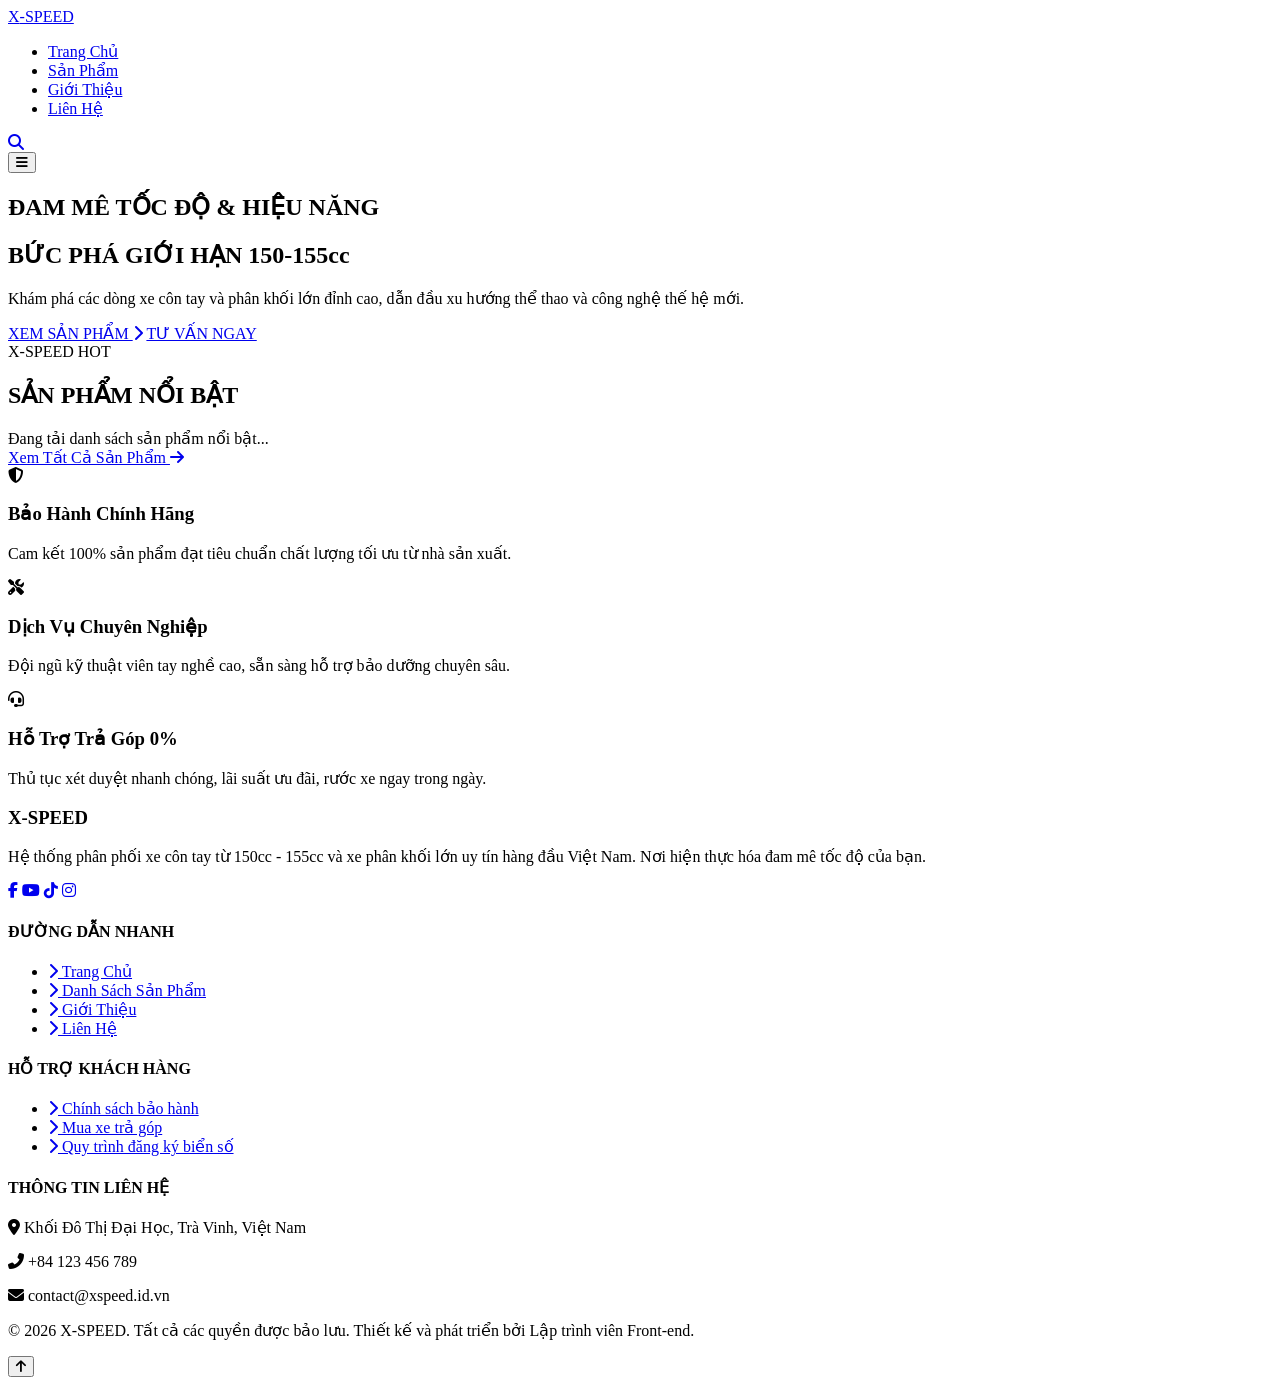
==== index.html @ 95d87d96 "update" ====
<!DOCTYPE html>
<html lang="vi">
<head>
    <meta charset="UTF-8">
    <meta name="viewport" content="width=device-width, initial-scale=1.0">
    <title>X-Speed | Thế Giới Xe Côn Tay & Phân Khối Lớn</title>
    <link rel="preconnect" href="https://fonts.googleapis.com">
    <link rel="preconnect" href="https://fonts.gstatic.com" crossorigin>
    <link href="https://fonts.googleapis.com/css2?family=Montserrat:wght@400;600;700;800&family=Roboto:wght@400;500&display=swap" rel="stylesheet">
    <link rel="stylesheet" href="https://cdnjs.cloudflare.com/ajax/libs/font-awesome/6.4.0/css/all.min.css">
    <link rel="stylesheet" href="../final-test-web-design-nguyenkieuquoctam/css/style.css">
</head>
<body>

    <header class="main-header">
        <div class="header-container">
            <a href="index.html" class="logo">
                <span class="text-red">X</span>-SPEED
            </a>
            
            <nav class="main-nav">
                <ul class="nav-links">
                    <li><a href="index.html" class="active">Trang Chủ</a></li>
                    <li><a href="../final-test-web-design-nguyenkieuquoctam/html/chi-tiet.html">Sản Phẩm</a></li>
                    <li><a href="../final-test-web-design-nguyenkieuquoctam/html/gioi-thieu.html">Giới Thiệu</a></li>
                    <li><a href="../final-test-web-design-nguyenkieuquoctam/html/lien-he.html">Liên Hệ</a></li>
                </ul>
            </nav>

            <div class="header-actions">
                <div class="search-box-trigger">
                    <a href="../final-test-web-design-nguyenkieuquoctam/html/gioi-thieu.html"><i class="fas fa-search"></i></a>
                </div>
                <button class="mobile-menu-toggle" aria-label="Toggle Menu">
                    <i class="fas fa-bars"></i>
                </button>
            </div>
        </div>
    </header>

    <section class="hero-banner">
        <div class="hero-overlay"></div>
        <div class="hero-content">
            <h2 class="hero-subtitle">ĐAM MÊ TỐC ĐỘ & HIỆU NĂNG</h2>
            <h1 class="hero-title">BỨC PHÁ GIỚI HẠN <span class="text-red">150-155cc</span></h1>
            <p class="hero-desc">Khám phá các dòng xe côn tay và phân khối lớn đỉnh cao, dẫn đầu xu hướng thể thao và công nghệ thế hệ mới.</p>
            <div class="hero-buttons">
                <a href="assets/html/san-pham.html" class="btn btn-primary">XEM SẢN PHẨM <i class="fas fa-chevron-right"></i></a>
                <a href="assets/html/lien-he.html" class="btn btn-outline">TƯ VẤN NGAY</a>
            </div>
        </div>
    </section>

    <section class="featured-products container">
        <div class="section-header">
            <span class="sub-title">X-SPEED HOT</span>
            <h2 class="main-title">SẢN PHẨM NỔI BẬT</h2>
            <div class="title-line"></div>
        </div>

        <div class="product-grid" id="featured-products-grid">
            <div class="loading-placeholder">Đang tải danh sách sản phẩm nổi bật...</div>
        </div>

        <div class="text-center view-more-container">
            <a href="assets/html/san-pham.html" class="btn btn-outline">Xem Tất Cả Sản Phẩm <i class="fas fa-arrow-right"></i></a>
        </div>
    </section>

    <section class="benefits-section">
        <div class="container benefits-grid">
            <div class="benefit-item">
                <div class="benefit-icon"><i class="fas fa-shield-alt"></i></div>
                <h3>Bảo Hành Chính Hãng</h3>
                <p>Cam kết 100% sản phẩm đạt tiêu chuẩn chất lượng tối ưu từ nhà sản xuất.</p>
            </div>
            <div class="benefit-item">
                <div class="benefit-icon"><i class="fas fa-tools"></i></div>
                <h3>Dịch Vụ Chuyên Nghiệp</h3>
                <p>Đội ngũ kỹ thuật viên tay nghề cao, sẵn sàng hỗ trợ bảo dưỡng chuyên sâu.</p>
            </div>
            <div class="benefit-item">
                <div class="benefit-icon"><i class="fas fa-headset"></i></div>
                <h3>Hỗ Trợ Trả Góp 0%</h3>
                <p>Thủ tục xét duyệt nhanh chóng, lãi suất ưu đãi, rước xe ngay trong ngày.</p>
            </div>
        </div>
    </section>

    <footer class="main-footer">
        <div class="container footer-grid">
            <div class="footer-col footer-brand">
                <h3 class="footer-logo"><span class="text-red">X</span>-SPEED</h3>
                <p>Hệ thống phân phối xe côn tay từ 150cc - 155cc và xe phân khối lớn uy tín hàng đầu Việt Nam. Nơi hiện thực hóa đam mê tốc độ của bạn.</p>
                <div class="social-links">
                    <a href="#"><i class="fab fa-facebook-f"></i></a>
                    <a href="#"><i class="fab fa-youtube"></i></a>
                    <a href="#"><i class="fab fa-tiktok"></i></a>
                    <a href="#"><i class="fab fa-instagram"></i></a>
                </div>
            </div>
            <div class="footer-col">
                <h4>ĐƯỜNG DẪN NHANH</h4>
                <ul class="footer-links">
                    <li><a href="index.html"><i class="fas fa-chevron-right"></i> Trang Chủ</a></li>
                    <li><a href="assets/html/san-pham.html"><i class="fas fa-chevron-right"></i> Danh Sách Sản Phẩm</a></li>
                    <li><a href="assets/html/gioi-thieu.html"><i class="fas fa-chevron-right"></i> Giới Thiệu</a></li>
                    <li><a href="assets/html/lien-he.html"><i class="fas fa-chevron-right"></i> Liên Hệ</a></li>
                </ul>
            </div>
            <div class="footer-col">
                <h4>HỖ TRỢ KHÁCH HÀNG</h4>
                <ul class="footer-links">
                    <li><a href="#"><i class="fas fa-chevron-right"></i> Chính sách bảo hành</a></li>
                    <li><a href="#"><i class="fas fa-chevron-right"></i> Mua xe trả góp</a></li>
                    <li><a href="#"><i class="fas fa-chevron-right"></i> Quy trình đăng ký biển số</a></li>
                </ul>
            </div>
            <div class="footer-col footer-contact">
                <h4>THÔNG TIN LIÊN HỆ</h4>
                <p><i class="fas fa-map-marker-alt"></i> Khối Đô Thị Đại Học, Trà Vinh, Việt Nam</p>
                <p><i class="fas fa-phone-alt"></i> +84 123 456 789</p>
                <p><i class="fas fa-envelope"></i> contact@xspeed.id.vn</p>
            </div>
        </div>
        <div class="footer-bottom">
            <p>&copy; 2026 X-SPEED. Tất cả các quyền được bảo lưu. Thiết kế và phát triển bởi Lập trình viên Front-end.</p>
        </div>
    </footer>

    <button id="backToTop" class="back-to-top" aria-label="Back to Top">
        <i class="fas fa-arrow-up"></i>
    </button>

    <script src="assets/js/script.js"></script>
</body>
</html>
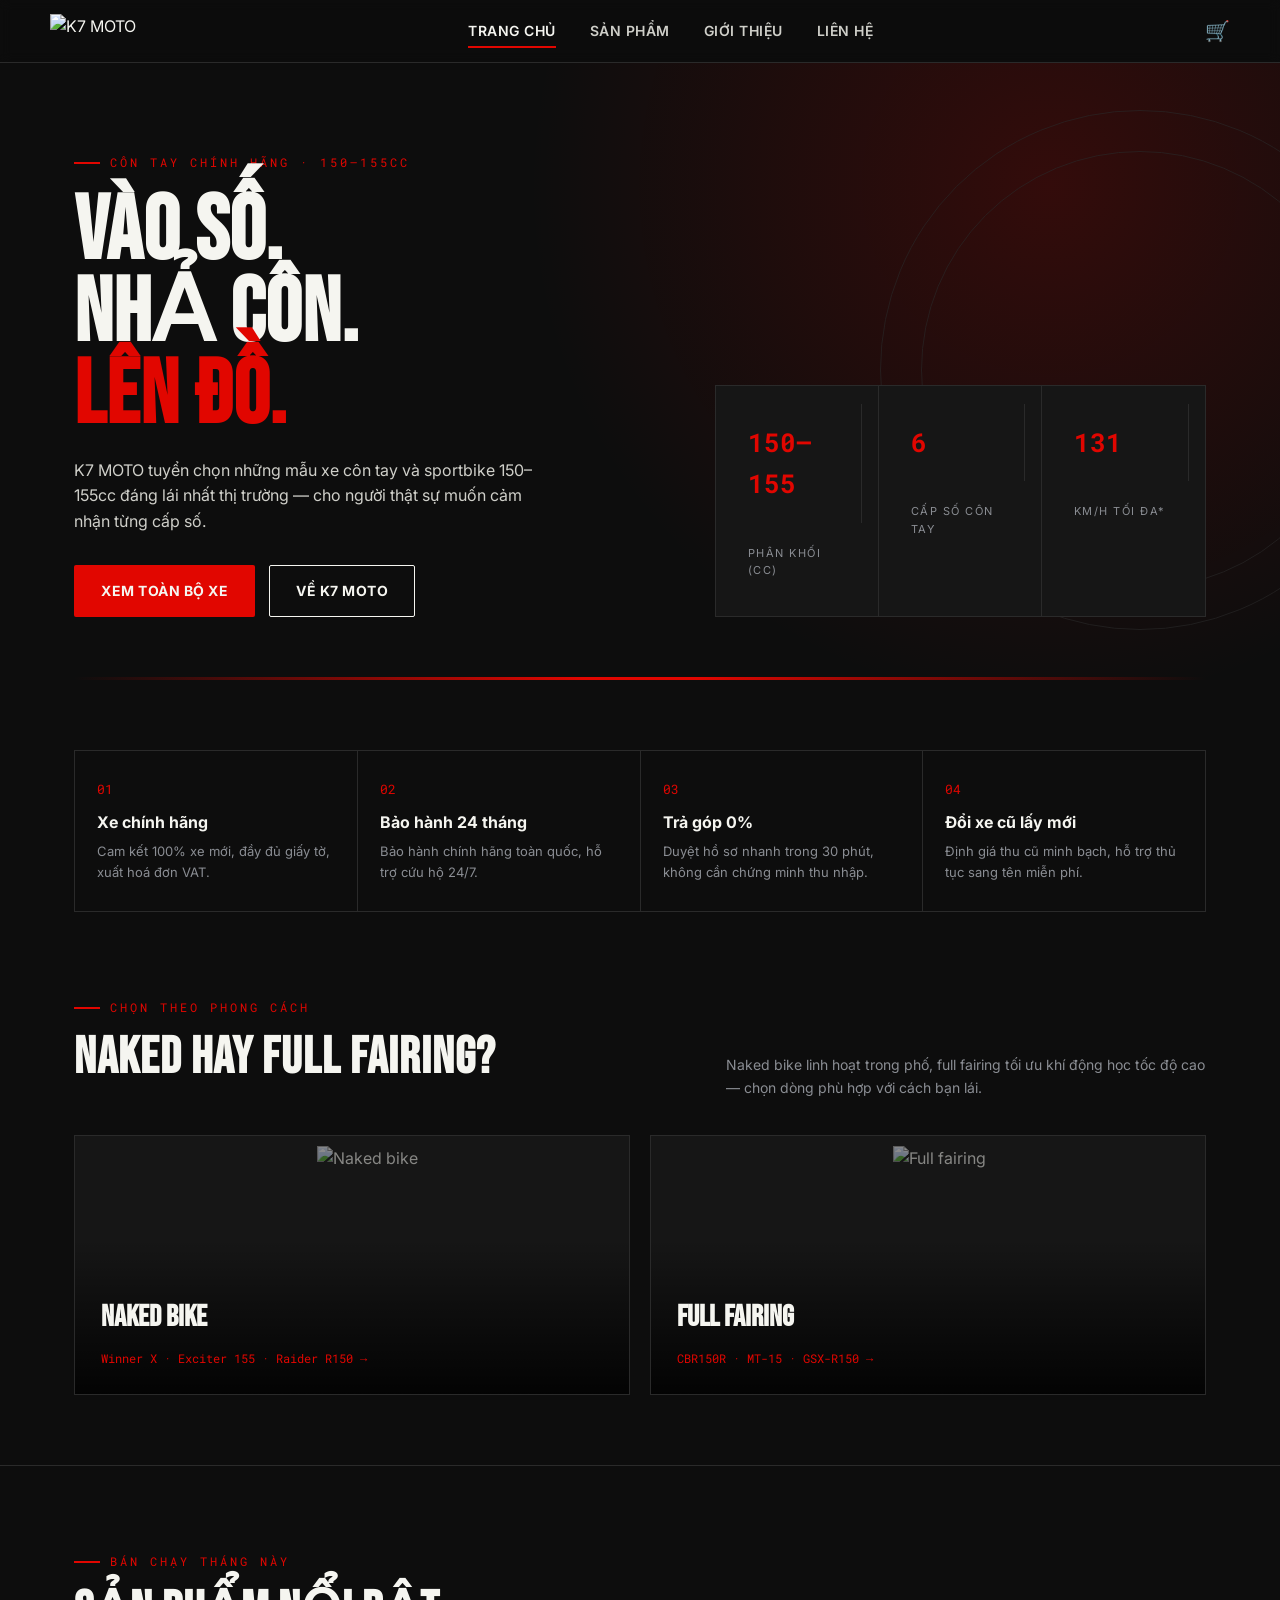
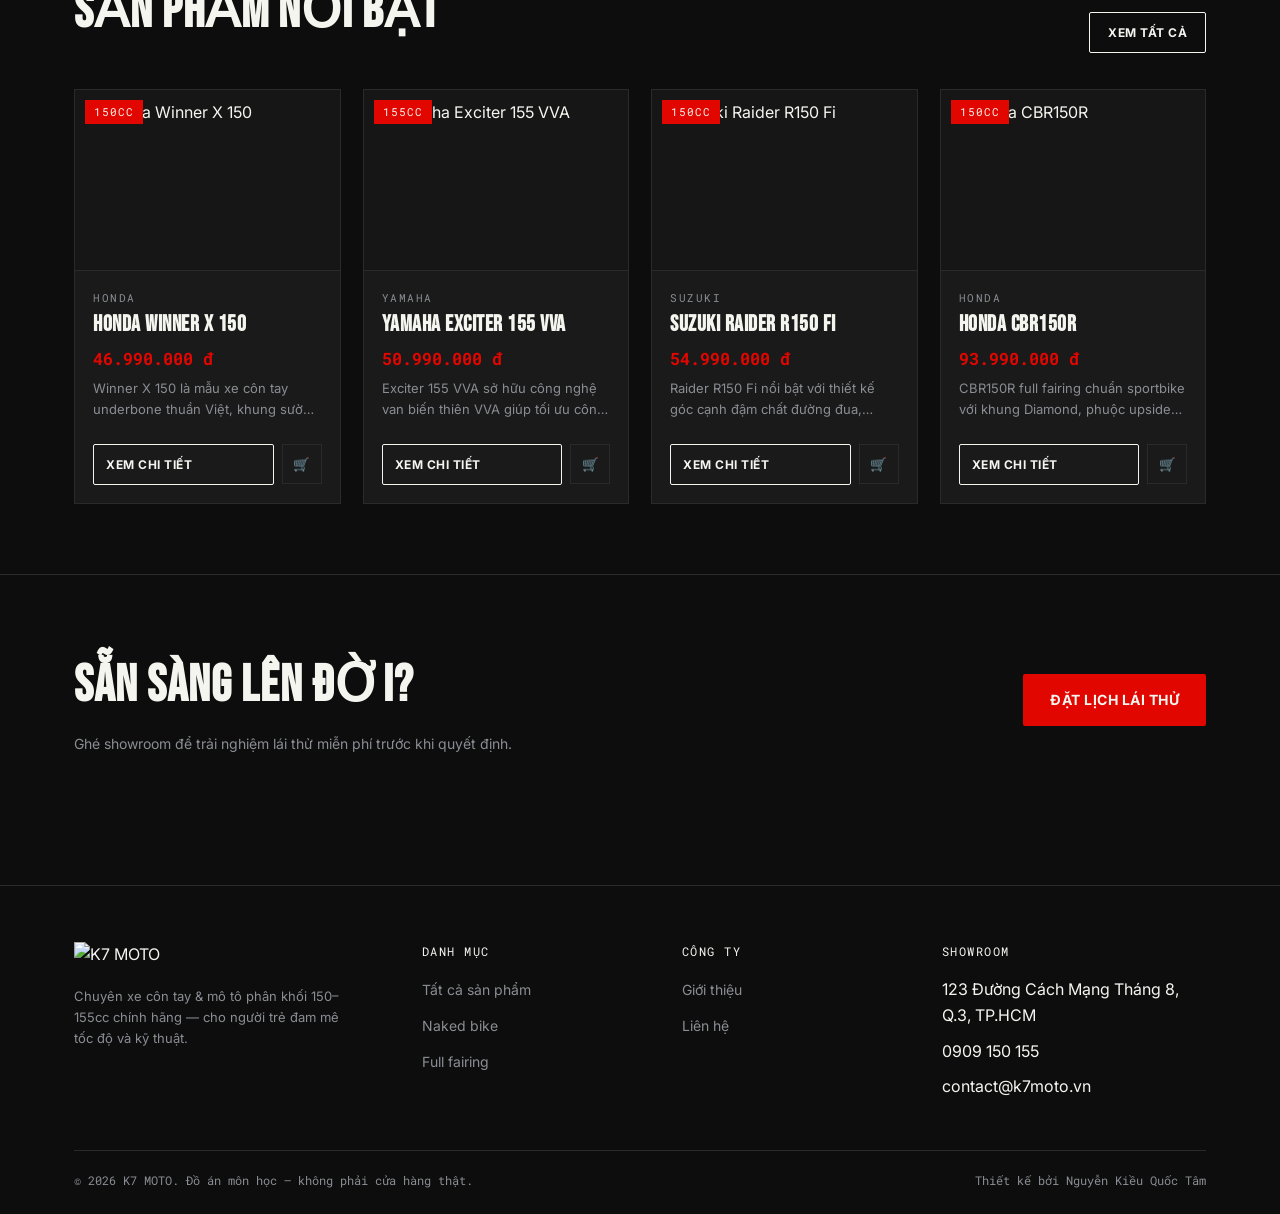
==== commit 044daed9: "up" ====
--- a/index.html
+++ b/index.html
@@ -1,137 +1,172 @@
 <!DOCTYPE html>
 <html lang="vi">
 <head>
-    <meta charset="UTF-8">
-    <meta name="viewport" content="width=device-width, initial-scale=1.0">
-    <title>X-Speed | Thế Giới Xe Côn Tay & Phân Khối Lớn</title>
-    <link rel="preconnect" href="https://fonts.googleapis.com">
-    <link rel="preconnect" href="https://fonts.gstatic.com" crossorigin>
-    <link href="https://fonts.googleapis.com/css2?family=Montserrat:wght@400;600;700;800&family=Roboto:wght@400;500&display=swap" rel="stylesheet">
-    <link rel="stylesheet" href="https://cdnjs.cloudflare.com/ajax/libs/font-awesome/6.4.0/css/all.min.css">
-    <link rel="stylesheet" href="../final-test-web-design-nguyenkieuquoctam/css/style.css">
+  <meta charset="UTF-8">
+  <meta name="viewport" content="width=device-width, initial-scale=1.0">
+  <title>K7 MOTO — Xe côn tay & phân khối lớn 150-155cc</title>
+  <meta name="description" content="K7 MOTO chuyên xe côn tay và mô tô phân khối 150-155cc: Winner X, Exciter 155, Raider R150, CBR150R, MT-15, GSX-R150.">
+  <link rel="icon" href="img/logo.svg" type="image/svg+xml">
+  <link rel="stylesheet" href="css/style.css">
 </head>
 <body>
 
-    <header class="main-header">
-        <div class="header-container">
-            <a href="index.html" class="logo">
-                <span class="text-red">X</span>-SPEED
-            </a>
-            
-            <nav class="main-nav">
-                <ul class="nav-links">
-                    <li><a href="index.html" class="active">Trang Chủ</a></li>
-                    <li><a href="../final-test-web-design-nguyenkieuquoctam/html/chi-tiet.html">Sản Phẩm</a></li>
-                    <li><a href="../final-test-web-design-nguyenkieuquoctam/html/gioi-thieu.html">Giới Thiệu</a></li>
-                    <li><a href="../final-test-web-design-nguyenkieuquoctam/html/lien-he.html">Liên Hệ</a></li>
-                </ul>
-            </nav>
+  <!-- ============ HEADER ============ -->
+  <header class="site-header">
+    <div class="wrap nav">
+      <a href="index.html" class="nav-logo"><img src="img/logo.svg" alt="K7 MOTO"></a>
+      <nav class="nav-links">
+        <a href="index.html" class="active">Trang chủ</a>
+        <a href="html/san-pham.html">Sản phẩm</a>
+        <a href="html/gioi-thieu.html">Giới thiệu</a>
+        <a href="html/lien-he.html">Liên hệ</a>
+      </nav>
+      <div class="nav-actions">
+        <a href="html/san-pham.html" class="nav-cart" title="Giỏ hàng">🛒<span class="cart-count">0</span></a>
+        <button class="nav-toggle" aria-label="Mở menu"><span></span><span></span><span></span></button>
+      </div>
+    </div>
+  </header>
 
-            <div class="header-actions">
-                <div class="search-box-trigger">
-                    <a href="../final-test-web-design-nguyenkieuquoctam/html/gioi-thieu.html"><i class="fas fa-search"></i></a>
-                </div>
-                <button class="mobile-menu-toggle" aria-label="Toggle Menu">
-                    <i class="fas fa-bars"></i>
-                </button>
-            </div>
+  <!-- ============ HERO ============ -->
+  <section class="hero">
+    <div class="hero-dial"></div>
+    <div class="wrap hero-inner">
+      <div>
+        <p class="eyebrow">Côn tay chính hãng · 150–155cc</p>
+        <h1 class="hero-title">VÀO SỐ.<br>NHẢ CÔN.<br><span class="accent">LÊN ĐỒ.</span></h1>
+        <p class="hero-desc">K7 MOTO tuyển chọn những mẫu xe côn tay và sportbike 150–155cc đáng lái nhất thị trường — cho người thật sự muốn cảm nhận từng cấp số.</p>
+        <div class="hero-cta">
+          <a href="html/san-pham.html" class="btn btn-primary">Xem toàn bộ xe</a>
+          <a href="html/gioi-thieu.html" class="btn btn-outline">Về K7 MOTO</a>
         </div>
-    </header>
+      </div>
+      <div class="spec-strip">
+        <div><div class="spec-value">150–155</div><div class="spec-label">Phân khối (cc)</div></div>
+        <div><div class="spec-value">6</div><div class="spec-label">Cấp số côn tay</div></div>
+        <div><div class="spec-value">131</div><div class="spec-label">Km/h tối đa*</div></div>
+      </div>
+    </div>
+  </section>
 
-    <section class="hero-banner">
-        <div class="hero-overlay"></div>
-        <div class="hero-content">
-            <h2 class="hero-subtitle">ĐAM MÊ TỐC ĐỘ & HIỆU NĂNG</h2>
-            <h1 class="hero-title">BỨC PHÁ GIỚI HẠN <span class="text-red">150-155cc</span></h1>
-            <p class="hero-desc">Khám phá các dòng xe côn tay và phân khối lớn đỉnh cao, dẫn đầu xu hướng thể thao và công nghệ thế hệ mới.</p>
-            <div class="hero-buttons">
-                <a href="assets/html/san-pham.html" class="btn btn-primary">XEM SẢN PHẨM <i class="fas fa-chevron-right"></i></a>
-                <a href="assets/html/lien-he.html" class="btn btn-outline">TƯ VẤN NGAY</a>
-            </div>
+  <div class="wrap"><div class="redline"></div></div>
+
+  <!-- ============ USP ============ -->
+  <section class="section" style="padding-bottom:0;">
+    <div class="wrap">
+      <div class="usp-grid">
+        <div class="usp-item">
+          <div class="usp-num">01</div>
+          <div class="usp-title">Xe chính hãng</div>
+          <div class="usp-text">Cam kết 100% xe mới, đầy đủ giấy tờ, xuất hoá đơn VAT.</div>
         </div>
-    </section>
+        <div class="usp-item">
+          <div class="usp-num">02</div>
+          <div class="usp-title">Bảo hành 24 tháng</div>
+          <div class="usp-text">Bảo hành chính hãng toàn quốc, hỗ trợ cứu hộ 24/7.</div>
+        </div>
+        <div class="usp-item">
+          <div class="usp-num">03</div>
+          <div class="usp-title">Trả góp 0%</div>
+          <div class="usp-text">Duyệt hồ sơ nhanh trong 30 phút, không cần chứng minh thu nhập.</div>
+        </div>
+        <div class="usp-item">
+          <div class="usp-num">04</div>
+          <div class="usp-title">Đổi xe cũ lấy mới</div>
+          <div class="usp-text">Định giá thu cũ minh bạch, hỗ trợ thủ tục sang tên miễn phí.</div>
+        </div>
+      </div>
+    </div>
+  </section>
 
-    <section class="featured-products container">
-        <div class="section-header">
-            <span class="sub-title">X-SPEED HOT</span>
-            <h2 class="main-title">SẢN PHẨM NỔI BẬT</h2>
-            <div class="title-line"></div>
+  <!-- ============ DANH MỤC ============ -->
+  <section class="section">
+    <div class="wrap">
+      <div class="section-head">
+        <div>
+          <p class="eyebrow">Chọn theo phong cách</p>
+          <h2 class="section-title">Naked hay Full Fairing?</h2>
         </div>
+        <p class="section-sub">Naked bike linh hoạt trong phố, full fairing tối ưu khí động học tốc độ cao — chọn dòng phù hợp với cách bạn lái.</p>
+      </div>
+      <div class="cat-grid">
+        <a href="html/san-pham.html?loai=naked" class="cat-card">
+          <img src="img/thesis/exciter-155-vva.svg" alt="Naked bike">
+          <h3 class="cat-title">Naked Bike</h3>
+          <span class="cat-link">Winner X · Exciter 155 · Raider R150 →</span>
+        </a>
+        <a href="html/san-pham.html?loai=fullfairing" class="cat-card">
+          <img src="img/thesis/cbr150r.svg" alt="Full fairing">
+          <h3 class="cat-title">Full Fairing</h3>
+          <span class="cat-link">CBR150R · MT-15 · GSX-R150 →</span>
+        </a>
+      </div>
+    </div>
+  </section>
 
-        <div class="product-grid" id="featured-products-grid">
-            <div class="loading-placeholder">Đang tải danh sách sản phẩm nổi bật...</div>
+  <!-- ============ SẢN PHẨM NỔI BẬT ============ -->
+  <section class="section" style="border-top:1px solid var(--line);">
+    <div class="wrap">
+      <div class="section-head">
+        <div>
+          <p class="eyebrow">Bán chạy tháng này</p>
+          <h2 class="section-title">Sản phẩm nổi bật</h2>
         </div>
+        <a href="html/san-pham.html" class="btn btn-outline btn-sm">Xem tất cả</a>
+      </div>
+      <div id="product-list-featured" class="row"></div>
+    </div>
+  </section>
 
-        <div class="text-center view-more-container">
-            <a href="assets/html/san-pham.html" class="btn btn-outline">Xem Tất Cả Sản Phẩm <i class="fas fa-arrow-right"></i></a>
+  <!-- ============ CTA ============ -->
+  <section class="section" style="border-top:1px solid var(--line);">
+    <div class="wrap" style="display:flex; align-items:center; justify-content:space-between; flex-wrap:wrap; gap:20px;">
+      <div>
+        <h2 class="section-title" style="margin-bottom:6px;">Sẵn sàng lên đời?</h2>
+        <p class="section-sub">Ghé showroom để trải nghiệm lái thử miễn phí trước khi quyết định.</p>
+      </div>
+      <a href="html/lien-he.html" class="btn btn-primary">Đặt lịch lái thử</a>
+    </div>
+  </section>
+
+  <!-- ============ FOOTER ============ -->
+  <footer class="site-footer">
+    <div class="wrap">
+      <div class="footer-grid">
+        <div>
+          <a href="index.html" class="footer-logo"><img src="img/logo.svg" alt="K7 MOTO"></a>
+          <p class="footer-desc">Chuyên xe côn tay & mô tô phân khối 150–155cc chính hãng — cho người trẻ đam mê tốc độ và kỹ thuật.</p>
         </div>
-    </section>
+        <div>
+          <p class="footer-heading">Danh mục</p>
+          <ul class="footer-links">
+            <li><a href="html/san-pham.html">Tất cả sản phẩm</a></li>
+            <li><a href="html/san-pham.html?loai=naked">Naked bike</a></li>
+            <li><a href="html/san-pham.html?loai=fullfairing">Full fairing</a></li>
+          </ul>
+        </div>
+        <div>
+          <p class="footer-heading">Công ty</p>
+          <ul class="footer-links">
+            <li><a href="html/gioi-thieu.html">Giới thiệu</a></li>
+            <li><a href="html/lien-he.html">Liên hệ</a></li>
+          </ul>
+        </div>
+        <div>
+          <p class="footer-heading">Showroom</p>
+          <ul class="footer-links">
+            <li>123 Đường Cách Mạng Tháng 8, Q.3, TP.HCM</li>
+            <li>0909 150 155</li>
+            <li>contact@k7moto.vn</li>
+          </ul>
+        </div>
+      </div>
+      <div class="footer-bottom">
+        <span>© 2026 K7 MOTO. Đồ án môn học — không phải cửa hàng thật.</span>
+        <span>Thiết kế bởi Nguyễn Kiều Quốc Tâm</span>
+      </div>
+    </div>
+  </footer>
 
-    <section class="benefits-section">
-        <div class="container benefits-grid">
-            <div class="benefit-item">
-                <div class="benefit-icon"><i class="fas fa-shield-alt"></i></div>
-                <h3>Bảo Hành Chính Hãng</h3>
-                <p>Cam kết 100% sản phẩm đạt tiêu chuẩn chất lượng tối ưu từ nhà sản xuất.</p>
-            </div>
-            <div class="benefit-item">
-                <div class="benefit-icon"><i class="fas fa-tools"></i></div>
-                <h3>Dịch Vụ Chuyên Nghiệp</h3>
-                <p>Đội ngũ kỹ thuật viên tay nghề cao, sẵn sàng hỗ trợ bảo dưỡng chuyên sâu.</p>
-            </div>
-            <div class="benefit-item">
-                <div class="benefit-icon"><i class="fas fa-headset"></i></div>
-                <h3>Hỗ Trợ Trả Góp 0%</h3>
-                <p>Thủ tục xét duyệt nhanh chóng, lãi suất ưu đãi, rước xe ngay trong ngày.</p>
-            </div>
-        </div>
-    </section>
-
-    <footer class="main-footer">
-        <div class="container footer-grid">
-            <div class="footer-col footer-brand">
-                <h3 class="footer-logo"><span class="text-red">X</span>-SPEED</h3>
-                <p>Hệ thống phân phối xe côn tay từ 150cc - 155cc và xe phân khối lớn uy tín hàng đầu Việt Nam. Nơi hiện thực hóa đam mê tốc độ của bạn.</p>
-                <div class="social-links">
-                    <a href="#"><i class="fab fa-facebook-f"></i></a>
-                    <a href="#"><i class="fab fa-youtube"></i></a>
-                    <a href="#"><i class="fab fa-tiktok"></i></a>
-                    <a href="#"><i class="fab fa-instagram"></i></a>
-                </div>
-            </div>
-            <div class="footer-col">
-                <h4>ĐƯỜNG DẪN NHANH</h4>
-                <ul class="footer-links">
-                    <li><a href="index.html"><i class="fas fa-chevron-right"></i> Trang Chủ</a></li>
-                    <li><a href="assets/html/san-pham.html"><i class="fas fa-chevron-right"></i> Danh Sách Sản Phẩm</a></li>
-                    <li><a href="assets/html/gioi-thieu.html"><i class="fas fa-chevron-right"></i> Giới Thiệu</a></li>
-                    <li><a href="assets/html/lien-he.html"><i class="fas fa-chevron-right"></i> Liên Hệ</a></li>
-                </ul>
-            </div>
-            <div class="footer-col">
-                <h4>HỖ TRỢ KHÁCH HÀNG</h4>
-                <ul class="footer-links">
-                    <li><a href="#"><i class="fas fa-chevron-right"></i> Chính sách bảo hành</a></li>
-                    <li><a href="#"><i class="fas fa-chevron-right"></i> Mua xe trả góp</a></li>
-                    <li><a href="#"><i class="fas fa-chevron-right"></i> Quy trình đăng ký biển số</a></li>
-                </ul>
-            </div>
-            <div class="footer-col footer-contact">
-                <h4>THÔNG TIN LIÊN HỆ</h4>
-                <p><i class="fas fa-map-marker-alt"></i> Khối Đô Thị Đại Học, Trà Vinh, Việt Nam</p>
-                <p><i class="fas fa-phone-alt"></i> +84 123 456 789</p>
-                <p><i class="fas fa-envelope"></i> contact@xspeed.id.vn</p>
-            </div>
-        </div>
-        <div class="footer-bottom">
-            <p>&copy; 2026 X-SPEED. Tất cả các quyền được bảo lưu. Thiết kế và phát triển bởi Lập trình viên Front-end.</p>
-        </div>
-    </footer>
-
-    <button id="backToTop" class="back-to-top" aria-label="Back to Top">
-        <i class="fas fa-arrow-up"></i>
-    </button>
-
-    <script src="assets/js/script.js"></script>
+  <script src="js/script.js"></script>
 </body>
 </html>
--- a/css/style.css
+++ b/css/style.css
@@ -0,0 +1,764 @@
+/* =========================================================
+   K7 MOTO — Website bán xe côn tay & phân khối 150-155cc
+   Design tokens: đen nhựa đường / trắng / đỏ vạch tua máy
+   ========================================================= */
+@import url('https://fonts.googleapis.com/css2?family=Bebas+Neue&family=Inter:wght@400;500;600;700;800&family=Roboto+Mono:wght@400;500;700&display=swap');
+
+:root{
+  --black:        #0d0d0d;
+  --black-soft:   #161616;
+  --black-card:   #1a1a1a;
+  --white:        #f5f5f0;
+  --white-dim:    #cfcfc9;
+  --red:          #e10600;
+  --red-dark:     #a30000;
+  --gray:         #8a8d93;
+  --line:         #2a2a2a;
+
+  --font-display: 'Bebas Neue', Impact, sans-serif;
+  --font-body:    'Inter', -apple-system, Segoe UI, sans-serif;
+  --font-mono:    'Roboto Mono', monospace;
+
+  --container: 1180px;
+}
+
+*{ margin:0; padding:0; box-sizing:border-box; }
+
+html{ scroll-behavior:smooth; }
+
+body{
+  background:var(--black);
+  color:var(--white);
+  font-family:var(--font-body);
+  line-height:1.6;
+  -webkit-font-smoothing:antialiased;
+}
+
+img{ max-width:100%; display:block; }
+a{ color:inherit; text-decoration:none; }
+ul{ list-style:none; }
+button{ font-family:inherit; cursor:pointer; }
+
+.wrap{
+  max-width:var(--container);
+  margin:0 auto;
+  padding:0 24px;
+}
+
+/* Focus visibility (accessibility floor) */
+a:focus-visible, button:focus-visible, input:focus-visible, textarea:focus-visible, select:focus-visible{
+  outline:2px solid var(--red);
+  outline-offset:3px;
+}
+
+@media (prefers-reduced-motion: reduce){
+  *{ animation-duration:0.01ms !important; transition-duration:0.01ms !important; scroll-behavior:auto !important; }
+}
+
+/* Eyebrow / section label -------------------------------------------- */
+.eyebrow{
+  font-family:var(--font-mono);
+  font-size:12px;
+  letter-spacing:3px;
+  text-transform:uppercase;
+  color:var(--red);
+  display:flex;
+  align-items:center;
+  gap:10px;
+}
+.eyebrow::before{
+  content:"";
+  width:26px; height:2px;
+  background:var(--red);
+  display:inline-block;
+}
+
+/* Redline divider — signature motif ----------------------------------- */
+.redline{
+  height:3px;
+  width:100%;
+  background:linear-gradient(90deg, var(--black) 0%, var(--red) 45%, var(--red) 55%, var(--black) 100%);
+  position:relative;
+}
+
+/* =========================================================
+   HEADER / NAV
+   ========================================================= */
+.site-header{
+  position:sticky; top:0; z-index:100;
+  background:rgba(13,13,13,0.92);
+  backdrop-filter:blur(6px);
+  border-bottom:1px solid var(--line);
+}
+.nav{
+  display:flex;
+  align-items:center;
+  justify-content:space-between;
+  padding:14px 0;
+}
+.nav-logo img{ height:34px; width:auto; }
+.nav-links{
+  display:flex;
+  gap:34px;
+  font-weight:600;
+  font-size:14px;
+  text-transform:uppercase;
+  letter-spacing:0.5px;
+}
+.nav-links a{
+  position:relative;
+  padding:6px 0;
+  color:var(--white-dim);
+  transition:color .2s;
+}
+.nav-links a:hover, .nav-links a.active{ color:var(--white); }
+.nav-links a.active::after{
+  content:"";
+  position:absolute; left:0; right:0; bottom:0;
+  height:2px; background:var(--red);
+}
+.nav-actions{ display:flex; align-items:center; gap:16px; }
+.nav-cart{
+  position:relative;
+  font-size:20px;
+  color:var(--white);
+}
+.nav-cart .cart-count{
+  position:absolute; top:-8px; right:-12px;
+  background:var(--red);
+  color:var(--white);
+  font-family:var(--font-mono);
+  font-size:11px;
+  min-width:18px; height:18px;
+  border-radius:9px;
+  display:flex; align-items:center; justify-content:center;
+  padding:0 4px;
+}
+.nav-toggle{
+  display:none;
+  flex-direction:column;
+  gap:5px;
+  background:none;
+  border:none;
+}
+.nav-toggle span{ width:24px; height:2px; background:var(--white); }
+
+/* =========================================================
+   HERO — dashboard / tachometer thesis
+   ========================================================= */
+.hero{
+  position:relative;
+  overflow:hidden;
+  padding:90px 0 60px;
+  background:
+    radial-gradient(circle at 82% 20%, rgba(225,6,0,0.18), transparent 45%),
+    var(--black);
+}
+.hero-dial{
+  position:absolute;
+  right:-120px; top:50%; transform:translateY(-50%);
+  width:520px; height:520px;
+  border-radius:50%;
+  border:1px solid var(--line);
+  opacity:0.6;
+}
+.hero-dial::before{
+  content:"";
+  position:absolute; inset:40px;
+  border-radius:50%;
+  border:1px solid var(--line);
+}
+.hero-dial::after{
+  content:"";
+  position:absolute; inset:0;
+  border-radius:50%;
+  background:conic-gradient(from 210deg, transparent 0deg, transparent 210deg, var(--red) 245deg, var(--red) 260deg, transparent 262deg);
+  mask:radial-gradient(circle, transparent 58%, black 59%);
+}
+.hero-inner{
+  position:relative; z-index:2;
+  display:grid;
+  grid-template-columns:1.1fr 0.9fr;
+  gap:40px;
+  align-items:end;
+}
+.hero-title{
+  font-family:var(--font-display);
+  font-size:clamp(52px, 7vw, 96px);
+  line-height:0.92;
+  letter-spacing:1px;
+  text-transform:uppercase;
+  margin:18px 0 20px;
+}
+.hero-title .accent{ color:var(--red); }
+.hero-desc{
+  color:var(--white-dim);
+  font-size:16px;
+  max-width:480px;
+  margin-bottom:30px;
+}
+.hero-cta{ display:flex; gap:14px; flex-wrap:wrap; }
+
+.btn{
+  display:inline-flex;
+  align-items:center;
+  gap:8px;
+  padding:14px 26px;
+  font-weight:700;
+  font-size:14px;
+  text-transform:uppercase;
+  letter-spacing:0.5px;
+  border-radius:2px;
+  border:1px solid transparent;
+  transition:transform .15s, background .2s, color .2s, border-color .2s;
+}
+.btn-primary{ background:var(--red); color:var(--white); }
+.btn-primary:hover{ background:var(--red-dark); transform:translateY(-2px); }
+.btn-outline{ border-color:var(--white); color:var(--white); }
+.btn-outline:hover{ background:var(--white); color:var(--black); }
+.btn-block{ width:100%; justify-content:center; }
+.btn-sm{ padding:10px 18px; font-size:12px; }
+
+/* Spec readout strip — dashboard digits */
+.spec-strip{
+  display:grid;
+  grid-template-columns:repeat(3, 1fr);
+  border:1px solid var(--line);
+  background:var(--black-soft);
+}
+.spec-strip div{
+  padding:18px 16px;
+  border-right:1px solid var(--line);
+}
+.spec-strip div:last-child{ border-right:none; }
+.spec-value{
+  font-family:var(--font-mono);
+  font-size:26px;
+  font-weight:700;
+  color:var(--red);
+}
+.spec-label{
+  font-size:11px;
+  letter-spacing:1.5px;
+  text-transform:uppercase;
+  color:var(--gray);
+  margin-top:4px;
+}
+
+/* =========================================================
+   SECTION SHELL
+   ========================================================= */
+.section{ padding:70px 0; }
+.section-head{
+  display:flex;
+  align-items:flex-end;
+  justify-content:space-between;
+  gap:20px;
+  margin:16px 0 36px;
+  flex-wrap:wrap;
+}
+.section-title{
+  font-family:var(--font-display);
+  font-size:clamp(34px,4vw,52px);
+  text-transform:uppercase;
+  letter-spacing:1px;
+}
+.section-sub{ color:var(--gray); max-width:480px; font-size:14px; }
+
+/* =========================================================
+   FILTER BAR (san-pham.html)
+   ========================================================= */
+.filter-bar{
+  display:flex;
+  gap:10px;
+  flex-wrap:wrap;
+  margin-bottom:30px;
+  border-bottom:1px solid var(--line);
+  padding-bottom:20px;
+}
+.filter-btn{
+  background:transparent;
+  border:1px solid var(--line);
+  color:var(--white-dim);
+  padding:9px 18px;
+  font-size:13px;
+  font-weight:600;
+  text-transform:uppercase;
+  letter-spacing:0.5px;
+  border-radius:2px;
+  transition:.2s;
+}
+.filter-btn:hover{ border-color:var(--white); color:var(--white); }
+.filter-btn.active{ background:var(--red); border-color:var(--red); color:var(--white); }
+
+.sort-select{
+  margin-left:auto;
+  background:var(--black-soft);
+  border:1px solid var(--line);
+  color:var(--white);
+  padding:9px 14px;
+  font-family:var(--font-body);
+  font-size:13px;
+}
+
+/* =========================================================
+   PRODUCT GRID / CARD
+   ========================================================= */
+#product-list,
+.row,
+#related-list{
+  display:grid;
+  grid-template-columns:repeat(4, 1fr);
+  gap:22px;
+}
+#related-list{ grid-template-columns:repeat(3, 1fr); }
+.product-card{
+  background:var(--black-card);
+  border:1px solid var(--line);
+  display:flex;
+  flex-direction:column;
+  transition:border-color .2s, transform .2s;
+}
+.product-card:hover{ border-color:var(--red); transform:translateY(-4px); }
+
+.product-image{
+  position:relative;
+  background:var(--black-soft);
+  border-bottom:1px solid var(--line);
+}
+.product-image img{ width:100%; height:180px; object-fit:contain; padding:10px; }
+.product-badge{
+  position:absolute; top:10px; left:10px;
+  background:var(--red);
+  color:var(--white);
+  font-family:var(--font-mono);
+  font-size:11px;
+  padding:3px 9px;
+  letter-spacing:1px;
+}
+
+.product-info{ padding:18px; display:flex; flex-direction:column; gap:6px; flex:1; }
+.product-brand{
+  font-family:var(--font-mono);
+  font-size:11px;
+  letter-spacing:1.5px;
+  text-transform:uppercase;
+  color:var(--gray);
+}
+.product-name{
+  font-family:var(--font-display);
+  font-size:22px;
+  letter-spacing:0.5px;
+  text-transform:uppercase;
+  line-height:1.1;
+}
+.product-price{
+  font-family:var(--font-mono);
+  color:var(--red);
+  font-weight:700;
+  font-size:17px;
+  margin-top:2px;
+}
+.product-desc{
+  color:var(--gray);
+  font-size:13px;
+  display:-webkit-box;
+  -webkit-line-clamp:2;
+  -webkit-box-orient:vertical;
+  overflow:hidden;
+  margin-bottom:8px;
+}
+.product-actions{
+  display:flex;
+  gap:8px;
+  margin-top:auto;
+  padding-top:10px;
+}
+.product-actions .btn{ flex:1; padding:10px 12px; font-size:12px; }
+.product-actions .btn-icon{
+  flex:0 0 auto;
+  width:40px; height:40px;
+  display:flex; align-items:center; justify-content:center;
+  border:1px solid var(--line);
+  color:var(--white);
+  background:transparent;
+  transition:.2s;
+}
+.product-actions .btn-icon:hover{ border-color:var(--red); color:var(--red); }
+
+.empty-state{
+  grid-column:1/-1;
+  text-align:center;
+  padding:60px 20px;
+  color:var(--gray);
+  border:1px dashed var(--line);
+}
+
+/* =========================================================
+   USP / FEATURES STRIP (index)
+   ========================================================= */
+.usp-grid{
+  display:grid;
+  grid-template-columns:repeat(4,1fr);
+  gap:1px;
+  background:var(--line);
+  border:1px solid var(--line);
+}
+.usp-item{
+  background:var(--black);
+  padding:28px 22px;
+}
+.usp-num{
+  font-family:var(--font-mono);
+  color:var(--red);
+  font-size:13px;
+  margin-bottom:10px;
+}
+.usp-title{ font-weight:700; margin-bottom:6px; font-size:16px; }
+.usp-text{ color:var(--gray); font-size:13px; }
+
+/* Category showcase (index) */
+.cat-grid{
+  display:grid;
+  grid-template-columns:1fr 1fr;
+  gap:20px;
+}
+.cat-card{
+  position:relative;
+  min-height:260px;
+  background:var(--black-soft);
+  border:1px solid var(--line);
+  padding:26px;
+  display:flex;
+  flex-direction:column;
+  justify-content:flex-end;
+  overflow:hidden;
+}
+.cat-card::before{
+  content:"";
+  position:absolute; inset:0;
+  background:linear-gradient(180deg, transparent 40%, rgba(0,0,0,0.85) 100%);
+}
+.cat-card > *{ position:relative; z-index:1; }
+.cat-card img{
+  position:absolute; right:-20px; top:10px; width:60%; opacity:0.5;
+}
+.cat-title{ font-family:var(--font-display); font-size:30px; text-transform:uppercase; }
+.cat-link{ font-family:var(--font-mono); font-size:12px; color:var(--red); margin-top:8px; }
+
+/* =========================================================
+   CHI TIẾT SẢN PHẨM (chi-tiet.html)
+   ========================================================= */
+.breadcrumb{
+  font-family:var(--font-mono);
+  font-size:12px;
+  color:var(--gray);
+  margin:20px 0;
+}
+.breadcrumb a{ color:var(--gray); }
+.breadcrumb a:hover{ color:var(--white); }
+
+.detail-grid{
+  display:grid;
+  grid-template-columns:1fr 1fr;
+  gap:50px;
+  padding-bottom:60px;
+}
+.detail-image{
+  background:var(--black-soft);
+  border:1px solid var(--line);
+  padding:30px;
+}
+.detail-image img{ width:100%; height:auto; }
+
+.detail-brand{
+  font-family:var(--font-mono);
+  color:var(--red);
+  letter-spacing:2px;
+  font-size:12px;
+  text-transform:uppercase;
+}
+.detail-name{
+  font-family:var(--font-display);
+  font-size:clamp(36px,4vw,54px);
+  text-transform:uppercase;
+  line-height:1;
+  margin:10px 0 14px;
+}
+.detail-price{
+  font-family:var(--font-mono);
+  color:var(--red);
+  font-size:28px;
+  font-weight:700;
+  margin-bottom:18px;
+}
+.detail-desc{ color:var(--white-dim); margin-bottom:26px; }
+
+.spec-table{
+  width:100%;
+  border-collapse:collapse;
+  margin-bottom:28px;
+  font-family:var(--font-mono);
+  font-size:14px;
+}
+.spec-table tr{ border-bottom:1px solid var(--line); }
+.spec-table td{ padding:11px 0; }
+.spec-table td:first-child{ color:var(--gray); width:45%; text-transform:uppercase; letter-spacing:1px; font-size:12px; }
+.spec-table td:last-child{ color:var(--white); text-align:right; font-weight:600; }
+
+.detail-actions{ display:flex; gap:12px; margin-bottom:20px; }
+.detail-link{
+  display:inline-block;
+  margin-top:6px;
+  color:var(--red);
+  font-size:13px;
+  font-weight:600;
+  border-bottom:1px solid var(--red);
+  padding-bottom:2px;
+}
+
+.toast{
+  position:fixed;
+  bottom:24px; right:24px;
+  background:var(--white);
+  color:var(--black);
+  padding:14px 20px;
+  font-weight:600;
+  font-size:14px;
+  border-left:4px solid var(--red);
+  transform:translateY(120%);
+  transition:transform .3s ease;
+  z-index:999;
+}
+.toast.show{ transform:translateY(0); }
+
+/* Related products */
+.related-title{
+  font-family:var(--font-display);
+  font-size:28px;
+  text-transform:uppercase;
+  margin-bottom:20px;
+}
+
+/* =========================================================
+   GIỚI THIỆU
+   ========================================================= */
+.about-hero{
+  padding:70px 0 40px;
+  border-bottom:1px solid var(--line);
+}
+.about-lead{
+  font-family:var(--font-display);
+  font-size:clamp(28px,3.4vw,42px);
+  text-transform:uppercase;
+  line-height:1.15;
+  max-width:820px;
+}
+.about-lead .accent{ color:var(--red); }
+
+.timeline{
+  display:grid;
+  grid-template-columns:repeat(4,1fr);
+  gap:20px;
+  margin-top:20px;
+}
+.timeline-item{ border-top:3px solid var(--red); padding-top:16px; }
+.timeline-year{ font-family:var(--font-mono); color:var(--red); font-size:13px; }
+.timeline-text{ margin-top:8px; color:var(--white-dim); font-size:14px; }
+
+.value-grid{
+  display:grid;
+  grid-template-columns:repeat(3,1fr);
+  gap:24px;
+}
+.value-card{
+  border:1px solid var(--line);
+  padding:26px;
+  background:var(--black-soft);
+}
+.value-icon{ font-size:26px; margin-bottom:14px; color:var(--red); }
+.value-title{ font-weight:700; margin-bottom:8px; }
+.value-text{ color:var(--gray); font-size:14px; }
+
+.team-grid{
+  display:grid;
+  grid-template-columns:repeat(4,1fr);
+  gap:20px;
+}
+.team-card{ text-align:left; }
+.team-photo{
+  aspect-ratio:1;
+  background:var(--black-card);
+  border:1px solid var(--line);
+  margin-bottom:12px;
+  display:flex; align-items:center; justify-content:center;
+  font-family:var(--font-display);
+  font-size:40px;
+  color:var(--line);
+}
+.team-name{ font-weight:700; font-size:15px; }
+.team-role{ color:var(--red); font-family:var(--font-mono); font-size:12px; }
+
+/* =========================================================
+   LIÊN HỆ
+   ========================================================= */
+.contact-grid{
+  display:grid;
+  grid-template-columns:0.85fr 1.15fr;
+  gap:50px;
+}
+.contact-info-item{
+  border-top:1px solid var(--line);
+  padding:18px 0;
+}
+.contact-info-item:first-child{ border-top:none; }
+.contact-info-label{
+  font-family:var(--font-mono);
+  color:var(--red);
+  font-size:11px;
+  letter-spacing:1.5px;
+  text-transform:uppercase;
+  margin-bottom:6px;
+}
+.contact-info-value{ font-size:15px; }
+.map-frame{
+  margin-top:24px;
+  border:1px solid var(--line);
+  height:220px;
+  background:var(--black-soft);
+  display:flex; align-items:center; justify-content:center;
+  color:var(--gray);
+  font-family:var(--font-mono);
+  font-size:13px;
+}
+
+.form-group{ margin-bottom:18px; }
+.form-group label{
+  display:block;
+  font-size:12px;
+  letter-spacing:1px;
+  text-transform:uppercase;
+  color:var(--gray);
+  margin-bottom:8px;
+}
+.form-row{ display:grid; grid-template-columns:1fr 1fr; gap:18px; }
+.form-group input,
+.form-group select,
+.form-group textarea{
+  width:100%;
+  background:var(--black-soft);
+  border:1px solid var(--line);
+  color:var(--white);
+  padding:13px 14px;
+  font-family:var(--font-body);
+  font-size:14px;
+}
+.form-group input:focus,
+.form-group select:focus,
+.form-group textarea:focus{
+  border-color:var(--red);
+  outline:none;
+}
+.form-group textarea{ resize:vertical; min-height:120px; }
+.field-error{
+  color:var(--red);
+  font-size:12px;
+  margin-top:6px;
+  display:none;
+  font-family:var(--font-mono);
+}
+.form-group.invalid input,
+.form-group.invalid textarea{ border-color:var(--red); }
+.form-group.invalid .field-error{ display:block; }
+.form-success{
+  display:none;
+  background:var(--black-soft);
+  border-left:4px solid var(--red);
+  padding:16px 18px;
+  margin-top:16px;
+  font-size:14px;
+}
+.form-success.show{ display:block; }
+
+/* =========================================================
+   FOOTER
+   ========================================================= */
+.site-footer{
+  border-top:1px solid var(--line);
+  padding:56px 0 24px;
+  margin-top:60px;
+}
+.footer-grid{
+  display:grid;
+  grid-template-columns:1.4fr 1fr 1fr 1.2fr;
+  gap:40px;
+  margin-bottom:40px;
+}
+.footer-logo img{ height:30px; margin-bottom:14px; }
+.footer-desc{ color:var(--gray); font-size:13px; max-width:280px; }
+.footer-heading{
+  font-family:var(--font-mono);
+  font-size:12px;
+  letter-spacing:1.5px;
+  text-transform:uppercase;
+  color:var(--white);
+  margin-bottom:16px;
+}
+.footer-links li{ margin-bottom:10px; }
+.footer-links a{ color:var(--gray); font-size:14px; transition:color .2s; }
+.footer-links a:hover{ color:var(--red); }
+.footer-bottom{
+  border-top:1px solid var(--line);
+  padding-top:20px;
+  display:flex;
+  justify-content:space-between;
+  flex-wrap:wrap;
+  gap:10px;
+  color:var(--gray);
+  font-size:12px;
+  font-family:var(--font-mono);
+}
+
+/* =========================================================
+   RESPONSIVE
+   ========================================================= */
+@media (max-width:1024px){
+  #product-list, .row, #related-list{ grid-template-columns:repeat(3,1fr); }
+  .hero-inner{ grid-template-columns:1fr; }
+  .hero-dial{ display:none; }
+  .footer-grid{ grid-template-columns:1fr 1fr; }
+  .team-grid{ grid-template-columns:repeat(2,1fr); }
+  .timeline{ grid-template-columns:repeat(2,1fr); }
+}
+
+@media (max-width:768px){
+  .nav-links{
+    position:absolute; top:100%; left:0; right:0;
+    background:var(--black);
+    border-bottom:1px solid var(--line);
+    flex-direction:column;
+    padding:16px 24px;
+    gap:16px;
+    display:none;
+  }
+  .nav-links.open{ display:flex; }
+  .nav-toggle{ display:flex; }
+  #product-list, .row{ grid-template-columns:repeat(2,1fr); }
+  .usp-grid{ grid-template-columns:repeat(2,1fr); }
+  .cat-grid{ grid-template-columns:1fr; }
+  .detail-grid{ grid-template-columns:1fr; gap:30px; }
+  .contact-grid{ grid-template-columns:1fr; }
+  .form-row{ grid-template-columns:1fr; }
+  .footer-grid{ grid-template-columns:1fr 1fr; gap:26px; }
+  .spec-strip{ grid-template-columns:1fr; }
+  .spec-strip div{ border-right:none; border-bottom:1px solid var(--line); }
+}
+
+@media (max-width:480px){
+  #product-list, .row, #related-list{ grid-template-columns:1fr; }
+  .value-grid{ grid-template-columns:1fr; }
+  .team-grid{ grid-template-columns:1fr 1fr; }
+  .timeline{ grid-template-columns:1fr 1fr; }
+  .footer-grid{ grid-template-columns:1fr; }
+  .footer-bottom{ flex-direction:column; }
+}
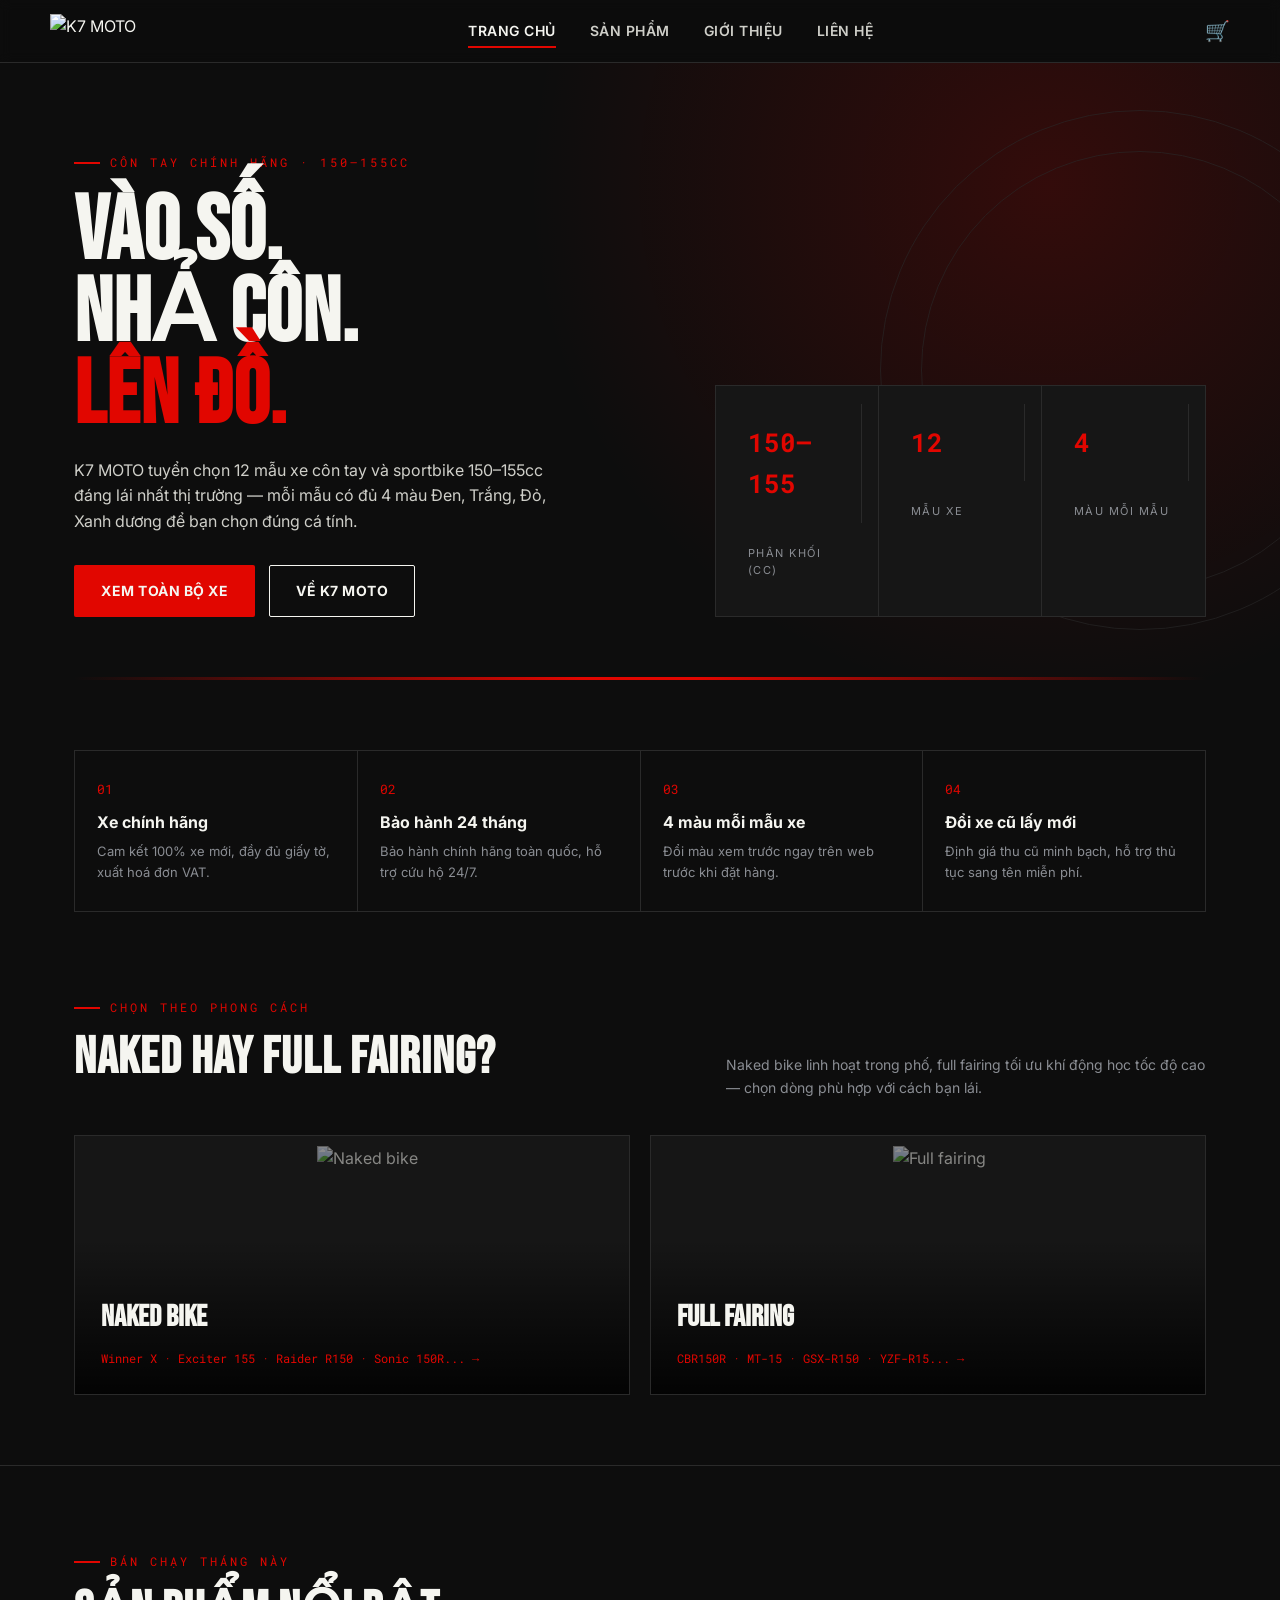
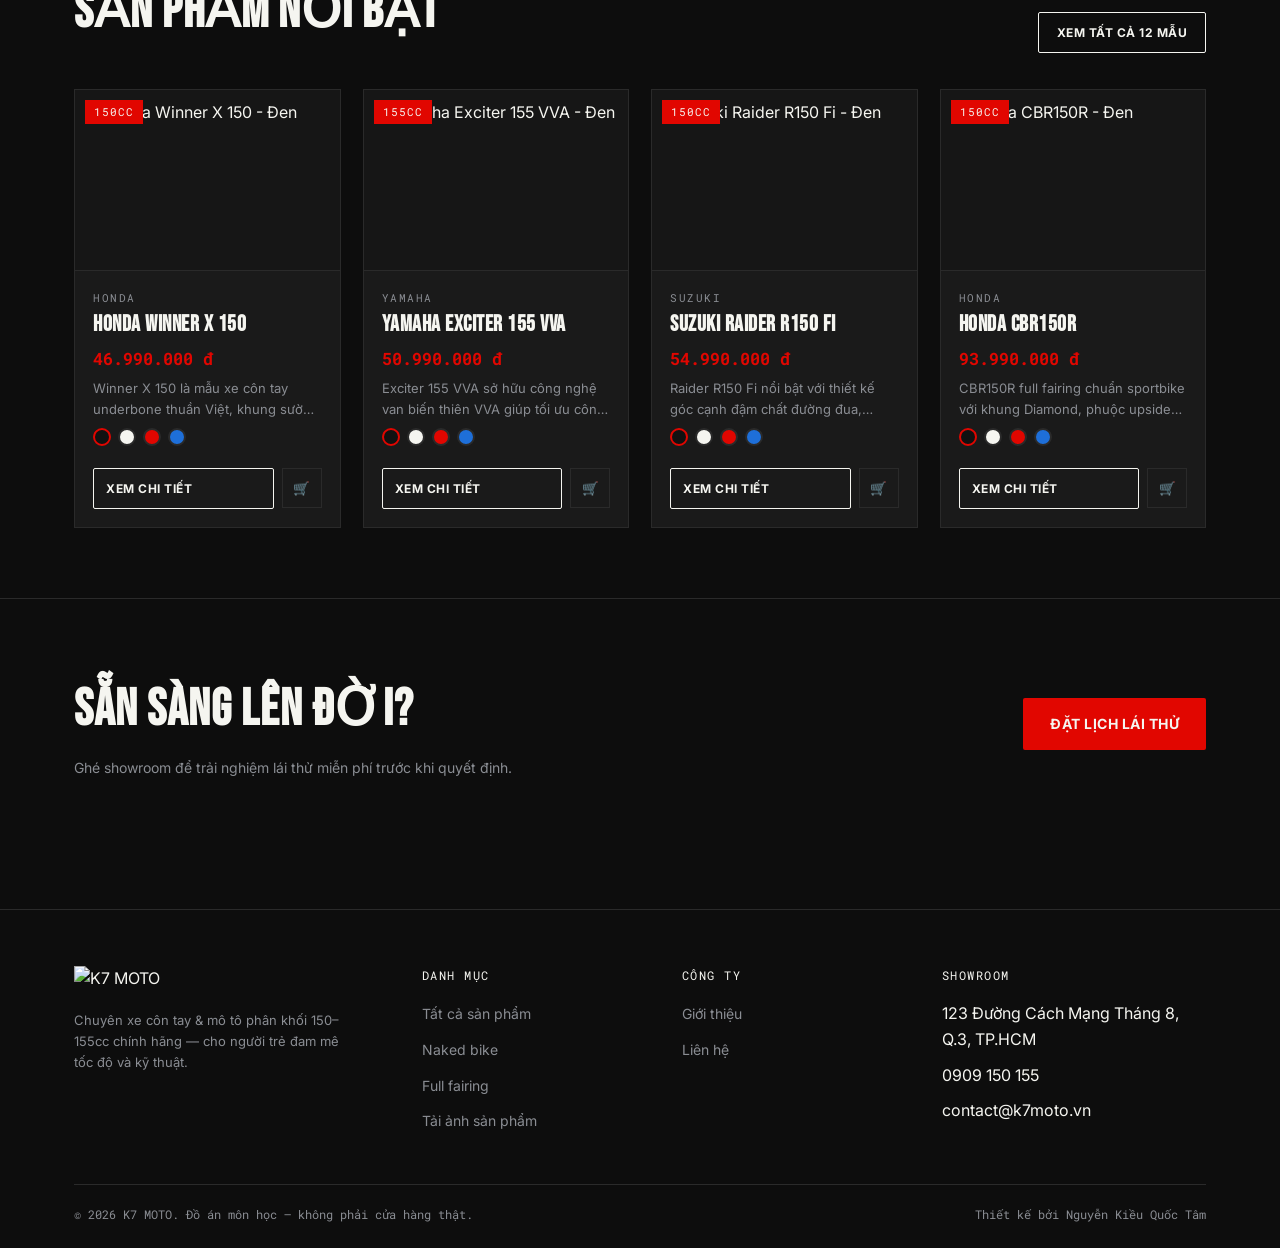
==== commit 732290a8: "upload" ====
--- a/index.html
+++ b/index.html
@@ -4,13 +4,12 @@
   <meta charset="UTF-8">
   <meta name="viewport" content="width=device-width, initial-scale=1.0">
   <title>K7 MOTO — Xe côn tay & phân khối lớn 150-155cc</title>
-  <meta name="description" content="K7 MOTO chuyên xe côn tay và mô tô phân khối 150-155cc: Winner X, Exciter 155, Raider R150, CBR150R, MT-15, GSX-R150.">
+  <meta name="description" content="K7 MOTO chuyên xe côn tay và mô tô phân khối 150-155cc, 12 mẫu xe, mỗi xe 4 màu: Đen, Trắng, Đỏ, Xanh dương.">
   <link rel="icon" href="img/logo.svg" type="image/svg+xml">
   <link rel="stylesheet" href="css/style.css">
 </head>
 <body>
 
-  <!-- ============ HEADER ============ -->
   <header class="site-header">
     <div class="wrap nav">
       <a href="index.html" class="nav-logo"><img src="img/logo.svg" alt="K7 MOTO"></a>
@@ -27,14 +26,13 @@
     </div>
   </header>
 
-  <!-- ============ HERO ============ -->
   <section class="hero">
     <div class="hero-dial"></div>
     <div class="wrap hero-inner">
       <div>
         <p class="eyebrow">Côn tay chính hãng · 150–155cc</p>
         <h1 class="hero-title">VÀO SỐ.<br>NHẢ CÔN.<br><span class="accent">LÊN ĐỒ.</span></h1>
-        <p class="hero-desc">K7 MOTO tuyển chọn những mẫu xe côn tay và sportbike 150–155cc đáng lái nhất thị trường — cho người thật sự muốn cảm nhận từng cấp số.</p>
+        <p class="hero-desc">K7 MOTO tuyển chọn 12 mẫu xe côn tay và sportbike 150–155cc đáng lái nhất thị trường — mỗi mẫu có đủ 4 màu Đen, Trắng, Đỏ, Xanh dương để bạn chọn đúng cá tính.</p>
         <div class="hero-cta">
           <a href="html/san-pham.html" class="btn btn-primary">Xem toàn bộ xe</a>
           <a href="html/gioi-thieu.html" class="btn btn-outline">Về K7 MOTO</a>
@@ -42,15 +40,14 @@
       </div>
       <div class="spec-strip">
         <div><div class="spec-value">150–155</div><div class="spec-label">Phân khối (cc)</div></div>
-        <div><div class="spec-value">6</div><div class="spec-label">Cấp số côn tay</div></div>
-        <div><div class="spec-value">131</div><div class="spec-label">Km/h tối đa*</div></div>
+        <div><div class="spec-value">12</div><div class="spec-label">Mẫu xe</div></div>
+        <div><div class="spec-value">4</div><div class="spec-label">Màu mỗi mẫu</div></div>
       </div>
     </div>
   </section>
 
   <div class="wrap"><div class="redline"></div></div>
 
-  <!-- ============ USP ============ -->
   <section class="section" style="padding-bottom:0;">
     <div class="wrap">
       <div class="usp-grid">
@@ -66,8 +63,8 @@
         </div>
         <div class="usp-item">
           <div class="usp-num">03</div>
-          <div class="usp-title">Trả góp 0%</div>
-          <div class="usp-text">Duyệt hồ sơ nhanh trong 30 phút, không cần chứng minh thu nhập.</div>
+          <div class="usp-title">4 màu mỗi mẫu xe</div>
+          <div class="usp-text">Đổi màu xem trước ngay trên web trước khi đặt hàng.</div>
         </div>
         <div class="usp-item">
           <div class="usp-num">04</div>
@@ -78,7 +75,6 @@
     </div>
   </section>
 
-  <!-- ============ DANH MỤC ============ -->
   <section class="section">
     <div class="wrap">
       <div class="section-head">
@@ -90,20 +86,19 @@
       </div>
       <div class="cat-grid">
         <a href="html/san-pham.html?loai=naked" class="cat-card">
-          <img src="img/thesis/exciter-155-vva.svg" alt="Naked bike">
+          <img src="img/thesis/exciter-155-vva-do.svg" alt="Naked bike">
           <h3 class="cat-title">Naked Bike</h3>
-          <span class="cat-link">Winner X · Exciter 155 · Raider R150 →</span>
+          <span class="cat-link">Winner X · Exciter 155 · Raider R150 · Sonic 150R... →</span>
         </a>
         <a href="html/san-pham.html?loai=fullfairing" class="cat-card">
-          <img src="img/thesis/cbr150r.svg" alt="Full fairing">
+          <img src="img/thesis/cbr150r-trang.svg" alt="Full fairing">
           <h3 class="cat-title">Full Fairing</h3>
-          <span class="cat-link">CBR150R · MT-15 · GSX-R150 →</span>
+          <span class="cat-link">CBR150R · MT-15 · GSX-R150 · YZF-R15... →</span>
         </a>
       </div>
     </div>
   </section>
 
-  <!-- ============ SẢN PHẨM NỔI BẬT ============ -->
   <section class="section" style="border-top:1px solid var(--line);">
     <div class="wrap">
       <div class="section-head">
@@ -111,13 +106,12 @@
           <p class="eyebrow">Bán chạy tháng này</p>
           <h2 class="section-title">Sản phẩm nổi bật</h2>
         </div>
-        <a href="html/san-pham.html" class="btn btn-outline btn-sm">Xem tất cả</a>
+        <a href="html/san-pham.html" class="btn btn-outline btn-sm">Xem tất cả 12 mẫu</a>
       </div>
       <div id="product-list-featured" class="row"></div>
     </div>
   </section>
 
-  <!-- ============ CTA ============ -->
   <section class="section" style="border-top:1px solid var(--line);">
     <div class="wrap" style="display:flex; align-items:center; justify-content:space-between; flex-wrap:wrap; gap:20px;">
       <div>
@@ -128,7 +122,6 @@
     </div>
   </section>
 
-  <!-- ============ FOOTER ============ -->
   <footer class="site-footer">
     <div class="wrap">
       <div class="footer-grid">
@@ -142,6 +135,7 @@
             <li><a href="html/san-pham.html">Tất cả sản phẩm</a></li>
             <li><a href="html/san-pham.html?loai=naked">Naked bike</a></li>
             <li><a href="html/san-pham.html?loai=fullfairing">Full fairing</a></li>
+            <li><a href="html/tai-anh.html">Tải ảnh sản phẩm</a></li>
           </ul>
         </div>
         <div>
--- a/css/style.css
+++ b/css/style.css
@@ -1,5 +1,5 @@
 /* =========================================================
-   K7 MOTO — Website bán xe côn tay & phân khối 150-155cc
+   K7 MOTO — website bán xe côn tay & phân khối 150-155cc
    Design tokens: đen nhựa đường / trắng / đỏ vạch tua máy
    ========================================================= */
 @import url('https://fonts.googleapis.com/css2?family=Bebas+Neue&family=Inter:wght@400;500;600;700;800&family=Roboto+Mono:wght@400;500;700&display=swap');
@@ -23,7 +23,6 @@
 }
 
 *{ margin:0; padding:0; box-sizing:border-box; }
-
 html{ scroll-behavior:smooth; }
 
 body{
@@ -39,13 +38,8 @@
 ul{ list-style:none; }
 button{ font-family:inherit; cursor:pointer; }
 
-.wrap{
-  max-width:var(--container);
-  margin:0 auto;
-  padding:0 24px;
-}
-
-/* Focus visibility (accessibility floor) */
+.wrap{ max-width:var(--container); margin:0 auto; padding:0 24px; }
+
 a:focus-visible, button:focus-visible, input:focus-visible, textarea:focus-visible, select:focus-visible{
   outline:2px solid var(--red);
   outline-offset:3px;
@@ -55,7 +49,6 @@
   *{ animation-duration:0.01ms !important; transition-duration:0.01ms !important; scroll-behavior:auto !important; }
 }
 
-/* Eyebrow / section label -------------------------------------------- */
 .eyebrow{
   font-family:var(--font-mono);
   font-size:12px;
@@ -66,19 +59,12 @@
   align-items:center;
   gap:10px;
 }
-.eyebrow::before{
-  content:"";
-  width:26px; height:2px;
-  background:var(--red);
-  display:inline-block;
-}
-
-/* Redline divider — signature motif ----------------------------------- */
+.eyebrow::before{ content:""; width:26px; height:2px; background:var(--red); display:inline-block; }
+
 .redline{
   height:3px;
   width:100%;
   background:linear-gradient(90deg, var(--black) 0%, var(--red) 45%, var(--red) 55%, var(--black) 100%);
-  position:relative;
 }
 
 /* =========================================================
@@ -90,126 +76,63 @@
   backdrop-filter:blur(6px);
   border-bottom:1px solid var(--line);
 }
-.nav{
-  display:flex;
-  align-items:center;
-  justify-content:space-between;
-  padding:14px 0;
-}
+.nav{ display:flex; align-items:center; justify-content:space-between; padding:14px 0; }
 .nav-logo img{ height:34px; width:auto; }
-.nav-links{
-  display:flex;
-  gap:34px;
-  font-weight:600;
-  font-size:14px;
-  text-transform:uppercase;
-  letter-spacing:0.5px;
-}
-.nav-links a{
-  position:relative;
-  padding:6px 0;
-  color:var(--white-dim);
-  transition:color .2s;
-}
+.nav-links{ display:flex; gap:34px; font-weight:600; font-size:14px; text-transform:uppercase; letter-spacing:0.5px; }
+.nav-links a{ position:relative; padding:6px 0; color:var(--white-dim); transition:color .2s; }
 .nav-links a:hover, .nav-links a.active{ color:var(--white); }
-.nav-links a.active::after{
-  content:"";
-  position:absolute; left:0; right:0; bottom:0;
-  height:2px; background:var(--red);
-}
+.nav-links a.active::after{ content:""; position:absolute; left:0; right:0; bottom:0; height:2px; background:var(--red); }
 .nav-actions{ display:flex; align-items:center; gap:16px; }
-.nav-cart{
-  position:relative;
-  font-size:20px;
-  color:var(--white);
-}
+.nav-cart{ position:relative; font-size:20px; color:var(--white); }
 .nav-cart .cart-count{
   position:absolute; top:-8px; right:-12px;
-  background:var(--red);
-  color:var(--white);
-  font-family:var(--font-mono);
-  font-size:11px;
-  min-width:18px; height:18px;
-  border-radius:9px;
-  display:flex; align-items:center; justify-content:center;
-  padding:0 4px;
-}
-.nav-toggle{
-  display:none;
-  flex-direction:column;
-  gap:5px;
-  background:none;
-  border:none;
-}
+  background:var(--red); color:var(--white);
+  font-family:var(--font-mono); font-size:11px;
+  min-width:18px; height:18px; border-radius:9px;
+  display:flex; align-items:center; justify-content:center; padding:0 4px;
+}
+.nav-toggle{ display:none; flex-direction:column; gap:5px; background:none; border:none; }
 .nav-toggle span{ width:24px; height:2px; background:var(--white); }
 
 /* =========================================================
-   HERO — dashboard / tachometer thesis
+   HERO
    ========================================================= */
 .hero{
-  position:relative;
-  overflow:hidden;
+  position:relative; overflow:hidden;
   padding:90px 0 60px;
   background:
     radial-gradient(circle at 82% 20%, rgba(225,6,0,0.18), transparent 45%),
     var(--black);
 }
 .hero-dial{
-  position:absolute;
-  right:-120px; top:50%; transform:translateY(-50%);
-  width:520px; height:520px;
-  border-radius:50%;
+  position:absolute; right:-120px; top:50%; transform:translateY(-50%);
+  width:520px; height:520px; border-radius:50%;
   border:1px solid var(--line);
   opacity:0.6;
 }
-.hero-dial::before{
-  content:"";
-  position:absolute; inset:40px;
-  border-radius:50%;
-  border:1px solid var(--line);
-}
+.hero-dial::before{ content:""; position:absolute; inset:40px; border-radius:50%; border:1px solid var(--line); }
 .hero-dial::after{
   content:"";
-  position:absolute; inset:0;
-  border-radius:50%;
+  position:absolute; inset:0; border-radius:50%;
   background:conic-gradient(from 210deg, transparent 0deg, transparent 210deg, var(--red) 245deg, var(--red) 260deg, transparent 262deg);
   mask:radial-gradient(circle, transparent 58%, black 59%);
 }
-.hero-inner{
-  position:relative; z-index:2;
-  display:grid;
-  grid-template-columns:1.1fr 0.9fr;
-  gap:40px;
-  align-items:end;
-}
+.hero-inner{ position:relative; z-index:2; display:grid; grid-template-columns:1.1fr 0.9fr; gap:40px; align-items:end; }
 .hero-title{
   font-family:var(--font-display);
   font-size:clamp(52px, 7vw, 96px);
-  line-height:0.92;
-  letter-spacing:1px;
-  text-transform:uppercase;
+  line-height:0.92; letter-spacing:1px; text-transform:uppercase;
   margin:18px 0 20px;
 }
 .hero-title .accent{ color:var(--red); }
-.hero-desc{
-  color:var(--white-dim);
-  font-size:16px;
-  max-width:480px;
-  margin-bottom:30px;
-}
+.hero-desc{ color:var(--white-dim); font-size:16px; max-width:480px; margin-bottom:30px; }
 .hero-cta{ display:flex; gap:14px; flex-wrap:wrap; }
 
 .btn{
-  display:inline-flex;
-  align-items:center;
-  gap:8px;
-  padding:14px 26px;
-  font-weight:700;
-  font-size:14px;
-  text-transform:uppercase;
-  letter-spacing:0.5px;
-  border-radius:2px;
-  border:1px solid transparent;
+  display:inline-flex; align-items:center; gap:8px;
+  padding:14px 26px; font-weight:700; font-size:14px;
+  text-transform:uppercase; letter-spacing:0.5px;
+  border-radius:2px; border:1px solid transparent;
   transition:transform .15s, background .2s, color .2s, border-color .2s;
 }
 .btn-primary{ background:var(--red); color:var(--white); }
@@ -219,382 +142,217 @@
 .btn-block{ width:100%; justify-content:center; }
 .btn-sm{ padding:10px 18px; font-size:12px; }
 
-/* Spec readout strip — dashboard digits */
-.spec-strip{
-  display:grid;
-  grid-template-columns:repeat(3, 1fr);
-  border:1px solid var(--line);
-  background:var(--black-soft);
-}
-.spec-strip div{
-  padding:18px 16px;
-  border-right:1px solid var(--line);
-}
+.spec-strip{ display:grid; grid-template-columns:repeat(3, 1fr); border:1px solid var(--line); background:var(--black-soft); }
+.spec-strip div{ padding:18px 16px; border-right:1px solid var(--line); }
 .spec-strip div:last-child{ border-right:none; }
-.spec-value{
-  font-family:var(--font-mono);
-  font-size:26px;
-  font-weight:700;
-  color:var(--red);
-}
-.spec-label{
-  font-size:11px;
-  letter-spacing:1.5px;
-  text-transform:uppercase;
-  color:var(--gray);
-  margin-top:4px;
-}
+.spec-value{ font-family:var(--font-mono); font-size:26px; font-weight:700; color:var(--red); }
+.spec-label{ font-size:11px; letter-spacing:1.5px; text-transform:uppercase; color:var(--gray); margin-top:4px; }
 
 /* =========================================================
    SECTION SHELL
    ========================================================= */
 .section{ padding:70px 0; }
-.section-head{
-  display:flex;
-  align-items:flex-end;
-  justify-content:space-between;
-  gap:20px;
-  margin:16px 0 36px;
-  flex-wrap:wrap;
-}
-.section-title{
-  font-family:var(--font-display);
-  font-size:clamp(34px,4vw,52px);
-  text-transform:uppercase;
-  letter-spacing:1px;
-}
+.section-head{ display:flex; align-items:flex-end; justify-content:space-between; gap:20px; margin:16px 0 36px; flex-wrap:wrap; }
+.section-title{ font-family:var(--font-display); font-size:clamp(34px,4vw,52px); text-transform:uppercase; letter-spacing:1px; }
 .section-sub{ color:var(--gray); max-width:480px; font-size:14px; }
 
 /* =========================================================
-   FILTER BAR (san-pham.html)
-   ========================================================= */
-.filter-bar{
-  display:flex;
-  gap:10px;
-  flex-wrap:wrap;
-  margin-bottom:30px;
-  border-bottom:1px solid var(--line);
-  padding-bottom:20px;
-}
+   TÌM KIẾM SẢN PHẨM
+   ========================================================= */
+.search-row{ display:flex; align-items:center; gap:14px; margin-bottom:18px; flex-wrap:wrap; }
+.search-box{ position:relative; flex:1; max-width:380px; }
+.search-box::before{
+  content:"⌕"; position:absolute; left:14px; top:50%; transform:translateY(-50%);
+  font-size:15px; color:var(--gray);
+}
+.search-box input{
+  width:100%; background:var(--black-soft); border:1px solid var(--line); color:var(--white);
+  padding:12px 14px 12px 38px; font-family:var(--font-body); font-size:14px;
+}
+.search-box input::placeholder{ color:var(--gray); }
+.search-box input:focus{ border-color:var(--red); outline:none; }
+.result-count{ font-family:var(--font-mono); font-size:12px; color:var(--gray); }
+
+/* =========================================================
+   LỌC THEO MÀU
+   ========================================================= */
+.color-filter-row{ display:flex; align-items:center; gap:12px; flex-wrap:wrap; margin-bottom:20px; }
+.color-filter-label{ font-family:var(--font-mono); font-size:11px; letter-spacing:1.5px; text-transform:uppercase; color:var(--gray); margin-right:4px; }
+.color-filter-btn{
+  width:30px; height:30px; border-radius:50%;
+  border:2px solid var(--line); cursor:pointer;
+  transition:border-color .2s, transform .2s;
+  padding:0;
+}
+.color-filter-btn:hover{ transform:translateY(-2px); }
+.color-filter-btn.active{ border-color:var(--white); box-shadow:0 0 0 2px var(--red); }
+.color-filter-btn.all-colors{
+  background:conic-gradient(#111111 0 25%, #f5f5f0 25% 50%, #e10600 50% 75%, #1e6fd9 75% 100%);
+}
+
+/* =========================================================
+   BỘ LỌC DÒNG XE + SẮP XẾP
+   ========================================================= */
+.filter-bar{ display:flex; gap:10px; flex-wrap:wrap; margin-bottom:30px; border-bottom:1px solid var(--line); padding-bottom:20px; }
 .filter-btn{
-  background:transparent;
-  border:1px solid var(--line);
-  color:var(--white-dim);
-  padding:9px 18px;
-  font-size:13px;
-  font-weight:600;
-  text-transform:uppercase;
-  letter-spacing:0.5px;
-  border-radius:2px;
-  transition:.2s;
+  background:transparent; border:1px solid var(--line); color:var(--white-dim);
+  padding:9px 18px; font-size:13px; font-weight:600; text-transform:uppercase; letter-spacing:0.5px;
+  border-radius:2px; transition:.2s;
 }
 .filter-btn:hover{ border-color:var(--white); color:var(--white); }
 .filter-btn.active{ background:var(--red); border-color:var(--red); color:var(--white); }
-
 .sort-select{
-  margin-left:auto;
-  background:var(--black-soft);
-  border:1px solid var(--line);
-  color:var(--white);
-  padding:9px 14px;
-  font-family:var(--font-body);
-  font-size:13px;
+  margin-left:auto; background:var(--black-soft); border:1px solid var(--line); color:var(--white);
+  padding:9px 14px; font-family:var(--font-body); font-size:13px;
 }
 
 /* =========================================================
    PRODUCT GRID / CARD
    ========================================================= */
-#product-list,
-.row,
-#related-list{
+#product-list, .row, #related-list{
   display:grid;
   grid-template-columns:repeat(4, 1fr);
   gap:22px;
 }
 #related-list{ grid-template-columns:repeat(3, 1fr); }
+
 .product-card{
-  background:var(--black-card);
-  border:1px solid var(--line);
-  display:flex;
-  flex-direction:column;
+  background:var(--black-card); border:1px solid var(--line);
+  display:flex; flex-direction:column;
   transition:border-color .2s, transform .2s;
 }
 .product-card:hover{ border-color:var(--red); transform:translateY(-4px); }
 
-.product-image{
-  position:relative;
-  background:var(--black-soft);
-  border-bottom:1px solid var(--line);
-}
+.product-image{ position:relative; background:var(--black-soft); border-bottom:1px solid var(--line); }
 .product-image img{ width:100%; height:180px; object-fit:contain; padding:10px; }
 .product-badge{
-  position:absolute; top:10px; left:10px;
-  background:var(--red);
-  color:var(--white);
-  font-family:var(--font-mono);
-  font-size:11px;
-  padding:3px 9px;
-  letter-spacing:1px;
+  position:absolute; top:10px; left:10px; background:var(--red); color:var(--white);
+  font-family:var(--font-mono); font-size:11px; padding:3px 9px; letter-spacing:1px;
 }
 
 .product-info{ padding:18px; display:flex; flex-direction:column; gap:6px; flex:1; }
-.product-brand{
-  font-family:var(--font-mono);
-  font-size:11px;
-  letter-spacing:1.5px;
-  text-transform:uppercase;
-  color:var(--gray);
-}
-.product-name{
-  font-family:var(--font-display);
-  font-size:22px;
-  letter-spacing:0.5px;
-  text-transform:uppercase;
-  line-height:1.1;
-}
-.product-price{
-  font-family:var(--font-mono);
-  color:var(--red);
-  font-weight:700;
-  font-size:17px;
-  margin-top:2px;
-}
+.product-brand{ font-family:var(--font-mono); font-size:11px; letter-spacing:1.5px; text-transform:uppercase; color:var(--gray); }
+.product-name{ font-family:var(--font-display); font-size:22px; letter-spacing:0.5px; text-transform:uppercase; line-height:1.1; }
+.product-price{ font-family:var(--font-mono); color:var(--red); font-weight:700; font-size:17px; margin-top:2px; }
 .product-desc{
-  color:var(--gray);
-  font-size:13px;
-  display:-webkit-box;
-  -webkit-line-clamp:2;
-  -webkit-box-orient:vertical;
-  overflow:hidden;
-  margin-bottom:8px;
-}
-.product-actions{
-  display:flex;
-  gap:8px;
-  margin-top:auto;
-  padding-top:10px;
-}
+  color:var(--gray); font-size:13px;
+  display:-webkit-box; -webkit-line-clamp:2; -webkit-box-orient:vertical; overflow:hidden;
+}
+
+/* Chấm màu trên thẻ sản phẩm */
+.swatch-row{ display:flex; gap:7px; margin:2px 0 6px; }
+.swatch-dot{
+  width:18px; height:18px; border-radius:50%;
+  border:2px solid var(--line); padding:0; cursor:pointer;
+  transition:border-color .15s, transform .15s;
+}
+.swatch-dot:hover{ transform:scale(1.15); }
+.swatch-dot.active{ border-color:var(--red); }
+
+.product-actions{ display:flex; gap:8px; margin-top:auto; padding-top:10px; }
 .product-actions .btn{ flex:1; padding:10px 12px; font-size:12px; }
 .product-actions .btn-icon{
-  flex:0 0 auto;
-  width:40px; height:40px;
+  flex:0 0 auto; width:40px; height:40px;
   display:flex; align-items:center; justify-content:center;
-  border:1px solid var(--line);
-  color:var(--white);
-  background:transparent;
-  transition:.2s;
+  border:1px solid var(--line); color:var(--white); background:transparent; transition:.2s;
 }
 .product-actions .btn-icon:hover{ border-color:var(--red); color:var(--red); }
 
-.empty-state{
-  grid-column:1/-1;
-  text-align:center;
-  padding:60px 20px;
-  color:var(--gray);
-  border:1px dashed var(--line);
-}
-
-/* =========================================================
-   USP / FEATURES STRIP (index)
-   ========================================================= */
-.usp-grid{
-  display:grid;
-  grid-template-columns:repeat(4,1fr);
-  gap:1px;
-  background:var(--line);
-  border:1px solid var(--line);
-}
-.usp-item{
-  background:var(--black);
-  padding:28px 22px;
-}
-.usp-num{
-  font-family:var(--font-mono);
-  color:var(--red);
-  font-size:13px;
-  margin-bottom:10px;
-}
+.empty-state{ grid-column:1/-1; text-align:center; padding:60px 20px; color:var(--gray); border:1px dashed var(--line); }
+
+/* =========================================================
+   USP / CATEGORY (index)
+   ========================================================= */
+.usp-grid{ display:grid; grid-template-columns:repeat(4,1fr); gap:1px; background:var(--line); border:1px solid var(--line); }
+.usp-item{ background:var(--black); padding:28px 22px; }
+.usp-num{ font-family:var(--font-mono); color:var(--red); font-size:13px; margin-bottom:10px; }
 .usp-title{ font-weight:700; margin-bottom:6px; font-size:16px; }
 .usp-text{ color:var(--gray); font-size:13px; }
 
-/* Category showcase (index) */
-.cat-grid{
-  display:grid;
-  grid-template-columns:1fr 1fr;
-  gap:20px;
-}
+.cat-grid{ display:grid; grid-template-columns:1fr 1fr; gap:20px; }
 .cat-card{
-  position:relative;
-  min-height:260px;
-  background:var(--black-soft);
-  border:1px solid var(--line);
-  padding:26px;
-  display:flex;
-  flex-direction:column;
-  justify-content:flex-end;
-  overflow:hidden;
-}
-.cat-card::before{
-  content:"";
-  position:absolute; inset:0;
-  background:linear-gradient(180deg, transparent 40%, rgba(0,0,0,0.85) 100%);
-}
+  position:relative; min-height:260px; background:var(--black-soft); border:1px solid var(--line);
+  padding:26px; display:flex; flex-direction:column; justify-content:flex-end; overflow:hidden;
+}
+.cat-card::before{ content:""; position:absolute; inset:0; background:linear-gradient(180deg, transparent 40%, rgba(0,0,0,0.85) 100%); }
 .cat-card > *{ position:relative; z-index:1; }
-.cat-card img{
-  position:absolute; right:-20px; top:10px; width:60%; opacity:0.5;
-}
+.cat-card img{ position:absolute; right:-20px; top:10px; width:60%; opacity:0.5; }
 .cat-title{ font-family:var(--font-display); font-size:30px; text-transform:uppercase; }
 .cat-link{ font-family:var(--font-mono); font-size:12px; color:var(--red); margin-top:8px; }
 
 /* =========================================================
-   CHI TIẾT SẢN PHẨM (chi-tiet.html)
-   ========================================================= */
-.breadcrumb{
-  font-family:var(--font-mono);
-  font-size:12px;
-  color:var(--gray);
-  margin:20px 0;
-}
+   CHI TIẾT SẢN PHẨM
+   ========================================================= */
+.breadcrumb{ font-family:var(--font-mono); font-size:12px; color:var(--gray); margin:20px 0; }
 .breadcrumb a{ color:var(--gray); }
 .breadcrumb a:hover{ color:var(--white); }
 
-.detail-grid{
-  display:grid;
-  grid-template-columns:1fr 1fr;
-  gap:50px;
-  padding-bottom:60px;
-}
-.detail-image{
-  background:var(--black-soft);
-  border:1px solid var(--line);
-  padding:30px;
-}
+.detail-grid{ display:grid; grid-template-columns:1fr 1fr; gap:50px; padding-bottom:60px; }
+.detail-image{ background:var(--black-soft); border:1px solid var(--line); padding:30px; }
 .detail-image img{ width:100%; height:auto; }
 
-.detail-brand{
-  font-family:var(--font-mono);
-  color:var(--red);
-  letter-spacing:2px;
-  font-size:12px;
-  text-transform:uppercase;
-}
-.detail-name{
-  font-family:var(--font-display);
-  font-size:clamp(36px,4vw,54px);
-  text-transform:uppercase;
-  line-height:1;
-  margin:10px 0 14px;
-}
-.detail-price{
-  font-family:var(--font-mono);
-  color:var(--red);
-  font-size:28px;
-  font-weight:700;
-  margin-bottom:18px;
-}
+.detail-brand{ font-family:var(--font-mono); color:var(--red); letter-spacing:2px; font-size:12px; text-transform:uppercase; }
+.detail-name{ font-family:var(--font-display); font-size:clamp(36px,4vw,54px); text-transform:uppercase; line-height:1; margin:10px 0 14px; }
+.detail-price{ font-family:var(--font-mono); color:var(--red); font-size:28px; font-weight:700; margin-bottom:18px; }
 .detail-desc{ color:var(--white-dim); margin-bottom:26px; }
 
-.spec-table{
-  width:100%;
-  border-collapse:collapse;
-  margin-bottom:28px;
-  font-family:var(--font-mono);
-  font-size:14px;
-}
+.spec-table{ width:100%; border-collapse:collapse; margin-bottom:28px; font-family:var(--font-mono); font-size:14px; }
 .spec-table tr{ border-bottom:1px solid var(--line); }
 .spec-table td{ padding:11px 0; }
 .spec-table td:first-child{ color:var(--gray); width:45%; text-transform:uppercase; letter-spacing:1px; font-size:12px; }
 .spec-table td:last-child{ color:var(--white); text-align:right; font-weight:600; }
 
+/* Bộ chọn màu trên trang chi tiết */
+.color-picker{ margin-bottom:22px; }
+.color-picker-label{ display:block; font-size:13px; color:var(--white-dim); margin-bottom:10px; }
+.color-picker-label strong{ color:var(--white); }
+.color-swatch-row{ display:flex; gap:10px; }
+.color-swatch-lg{
+  width:34px; height:34px; border-radius:50%;
+  border:2px solid var(--line); cursor:pointer;
+  transition:border-color .15s, transform .15s;
+  padding:0;
+}
+.color-swatch-lg:hover{ transform:translateY(-2px); }
+.color-swatch-lg.active{ border-color:var(--red); box-shadow:0 0 0 2px rgba(225,6,0,0.35); }
+
 .detail-actions{ display:flex; gap:12px; margin-bottom:20px; }
-.detail-link{
-  display:inline-block;
-  margin-top:6px;
-  color:var(--red);
-  font-size:13px;
-  font-weight:600;
-  border-bottom:1px solid var(--red);
-  padding-bottom:2px;
-}
+.detail-link{ display:inline-block; margin-top:6px; color:var(--red); font-size:13px; font-weight:600; border-bottom:1px solid var(--red); padding-bottom:2px; }
 
 .toast{
-  position:fixed;
-  bottom:24px; right:24px;
-  background:var(--white);
-  color:var(--black);
-  padding:14px 20px;
-  font-weight:600;
-  font-size:14px;
-  border-left:4px solid var(--red);
-  transform:translateY(120%);
-  transition:transform .3s ease;
-  z-index:999;
+  position:fixed; bottom:24px; right:24px;
+  background:var(--white); color:var(--black); padding:14px 20px;
+  font-weight:600; font-size:14px; border-left:4px solid var(--red);
+  transform:translateY(120%); transition:transform .3s ease; z-index:999;
 }
 .toast.show{ transform:translateY(0); }
 
-/* Related products */
-.related-title{
-  font-family:var(--font-display);
-  font-size:28px;
-  text-transform:uppercase;
-  margin-bottom:20px;
-}
+.related-title{ font-family:var(--font-display); font-size:28px; text-transform:uppercase; margin-bottom:20px; }
 
 /* =========================================================
    GIỚI THIỆU
    ========================================================= */
-.about-hero{
-  padding:70px 0 40px;
-  border-bottom:1px solid var(--line);
-}
-.about-lead{
-  font-family:var(--font-display);
-  font-size:clamp(28px,3.4vw,42px);
-  text-transform:uppercase;
-  line-height:1.15;
-  max-width:820px;
-}
+.about-hero{ padding:70px 0 40px; border-bottom:1px solid var(--line); }
+.about-lead{ font-family:var(--font-display); font-size:clamp(28px,3.4vw,42px); text-transform:uppercase; line-height:1.15; max-width:820px; }
 .about-lead .accent{ color:var(--red); }
 
-.timeline{
-  display:grid;
-  grid-template-columns:repeat(4,1fr);
-  gap:20px;
-  margin-top:20px;
-}
+.timeline{ display:grid; grid-template-columns:repeat(4,1fr); gap:20px; margin-top:20px; }
 .timeline-item{ border-top:3px solid var(--red); padding-top:16px; }
 .timeline-year{ font-family:var(--font-mono); color:var(--red); font-size:13px; }
 .timeline-text{ margin-top:8px; color:var(--white-dim); font-size:14px; }
 
-.value-grid{
-  display:grid;
-  grid-template-columns:repeat(3,1fr);
-  gap:24px;
-}
-.value-card{
-  border:1px solid var(--line);
-  padding:26px;
-  background:var(--black-soft);
-}
+.value-grid{ display:grid; grid-template-columns:repeat(3,1fr); gap:24px; }
+.value-card{ border:1px solid var(--line); padding:26px; background:var(--black-soft); }
 .value-icon{ font-size:26px; margin-bottom:14px; color:var(--red); }
 .value-title{ font-weight:700; margin-bottom:8px; }
 .value-text{ color:var(--gray); font-size:14px; }
 
-.team-grid{
-  display:grid;
-  grid-template-columns:repeat(4,1fr);
-  gap:20px;
-}
+.team-grid{ display:grid; grid-template-columns:repeat(4,1fr); gap:20px; }
 .team-card{ text-align:left; }
 .team-photo{
-  aspect-ratio:1;
-  background:var(--black-card);
-  border:1px solid var(--line);
-  margin-bottom:12px;
+  aspect-ratio:1; background:var(--black-card); border:1px solid var(--line); margin-bottom:12px;
   display:flex; align-items:center; justify-content:center;
-  font-family:var(--font-display);
-  font-size:40px;
-  color:var(--line);
+  font-family:var(--font-display); font-size:40px; color:var(--line);
 }
 .team-name{ font-weight:700; font-size:15px; }
 .team-role{ color:var(--red); font-family:var(--font-mono); font-size:12px; }
@@ -602,121 +360,59 @@
 /* =========================================================
    LIÊN HỆ
    ========================================================= */
-.contact-grid{
-  display:grid;
-  grid-template-columns:0.85fr 1.15fr;
-  gap:50px;
-}
-.contact-info-item{
-  border-top:1px solid var(--line);
-  padding:18px 0;
-}
+.contact-grid{ display:grid; grid-template-columns:0.85fr 1.15fr; gap:50px; }
+.contact-info-item{ border-top:1px solid var(--line); padding:18px 0; }
 .contact-info-item:first-child{ border-top:none; }
-.contact-info-label{
-  font-family:var(--font-mono);
-  color:var(--red);
-  font-size:11px;
-  letter-spacing:1.5px;
-  text-transform:uppercase;
-  margin-bottom:6px;
-}
+.contact-info-label{ font-family:var(--font-mono); color:var(--red); font-size:11px; letter-spacing:1.5px; text-transform:uppercase; margin-bottom:6px; }
 .contact-info-value{ font-size:15px; }
 .map-frame{
-  margin-top:24px;
-  border:1px solid var(--line);
-  height:220px;
-  background:var(--black-soft);
-  display:flex; align-items:center; justify-content:center;
-  color:var(--gray);
-  font-family:var(--font-mono);
-  font-size:13px;
+  margin-top:24px; border:1px solid var(--line); height:220px; background:var(--black-soft);
+  display:flex; align-items:center; justify-content:center; color:var(--gray); font-family:var(--font-mono); font-size:13px;
 }
 
 .form-group{ margin-bottom:18px; }
-.form-group label{
-  display:block;
-  font-size:12px;
-  letter-spacing:1px;
-  text-transform:uppercase;
-  color:var(--gray);
-  margin-bottom:8px;
-}
+.form-group label{ display:block; font-size:12px; letter-spacing:1px; text-transform:uppercase; color:var(--gray); margin-bottom:8px; }
 .form-row{ display:grid; grid-template-columns:1fr 1fr; gap:18px; }
-.form-group input,
-.form-group select,
-.form-group textarea{
-  width:100%;
-  background:var(--black-soft);
-  border:1px solid var(--line);
-  color:var(--white);
-  padding:13px 14px;
-  font-family:var(--font-body);
-  font-size:14px;
-}
-.form-group input:focus,
-.form-group select:focus,
-.form-group textarea:focus{
-  border-color:var(--red);
-  outline:none;
-}
+.form-group input, .form-group select, .form-group textarea{
+  width:100%; background:var(--black-soft); border:1px solid var(--line); color:var(--white);
+  padding:13px 14px; font-family:var(--font-body); font-size:14px;
+}
+.form-group input:focus, .form-group select:focus, .form-group textarea:focus{ border-color:var(--red); outline:none; }
 .form-group textarea{ resize:vertical; min-height:120px; }
-.field-error{
-  color:var(--red);
-  font-size:12px;
-  margin-top:6px;
-  display:none;
-  font-family:var(--font-mono);
-}
-.form-group.invalid input,
-.form-group.invalid textarea{ border-color:var(--red); }
+.field-error{ color:var(--red); font-size:12px; margin-top:6px; display:none; font-family:var(--font-mono); }
+.form-group.invalid input, .form-group.invalid textarea{ border-color:var(--red); }
 .form-group.invalid .field-error{ display:block; }
 .form-success{
-  display:none;
-  background:var(--black-soft);
-  border-left:4px solid var(--red);
-  padding:16px 18px;
-  margin-top:16px;
-  font-size:14px;
+  display:none; background:var(--black-soft); border-left:4px solid var(--red);
+  padding:16px 18px; margin-top:16px; font-size:14px;
 }
 .form-success.show{ display:block; }
 
 /* =========================================================
+   TẢI ẢNH SẢN PHẨM
+   ========================================================= */
+.download-grid{ display:grid; grid-template-columns:repeat(4,1fr); gap:20px; }
+.download-card{ border:1px solid var(--line); background:var(--black-soft); padding:16px; text-align:center; }
+.download-card img{ height:120px; object-fit:contain; margin:0 auto 12px; }
+.download-card .dl-name{ font-size:13px; font-weight:700; margin-bottom:2px; }
+.download-card .dl-color{ font-family:var(--font-mono); font-size:11px; color:var(--gray); margin-bottom:10px; }
+.download-card a{ font-family:var(--font-mono); font-size:12px; color:var(--red); border-bottom:1px solid var(--red); padding-bottom:2px; }
+
+/* =========================================================
    FOOTER
    ========================================================= */
-.site-footer{
-  border-top:1px solid var(--line);
-  padding:56px 0 24px;
-  margin-top:60px;
-}
-.footer-grid{
-  display:grid;
-  grid-template-columns:1.4fr 1fr 1fr 1.2fr;
-  gap:40px;
-  margin-bottom:40px;
-}
+.site-footer{ border-top:1px solid var(--line); padding:56px 0 24px; margin-top:60px; }
+.footer-grid{ display:grid; grid-template-columns:1.4fr 1fr 1fr 1.2fr; gap:40px; margin-bottom:40px; }
 .footer-logo img{ height:30px; margin-bottom:14px; }
 .footer-desc{ color:var(--gray); font-size:13px; max-width:280px; }
-.footer-heading{
-  font-family:var(--font-mono);
-  font-size:12px;
-  letter-spacing:1.5px;
-  text-transform:uppercase;
-  color:var(--white);
-  margin-bottom:16px;
-}
+.footer-heading{ font-family:var(--font-mono); font-size:12px; letter-spacing:1.5px; text-transform:uppercase; color:var(--white); margin-bottom:16px; }
 .footer-links li{ margin-bottom:10px; }
 .footer-links a{ color:var(--gray); font-size:14px; transition:color .2s; }
 .footer-links a:hover{ color:var(--red); }
 .footer-bottom{
-  border-top:1px solid var(--line);
-  padding-top:20px;
-  display:flex;
-  justify-content:space-between;
-  flex-wrap:wrap;
-  gap:10px;
-  color:var(--gray);
-  font-size:12px;
-  font-family:var(--font-mono);
+  border-top:1px solid var(--line); padding-top:20px;
+  display:flex; justify-content:space-between; flex-wrap:wrap; gap:10px;
+  color:var(--gray); font-size:12px; font-family:var(--font-mono);
 }
 
 /* =========================================================
@@ -729,17 +425,13 @@
   .footer-grid{ grid-template-columns:1fr 1fr; }
   .team-grid{ grid-template-columns:repeat(2,1fr); }
   .timeline{ grid-template-columns:repeat(2,1fr); }
+  .download-grid{ grid-template-columns:repeat(3,1fr); }
 }
 
 @media (max-width:768px){
   .nav-links{
-    position:absolute; top:100%; left:0; right:0;
-    background:var(--black);
-    border-bottom:1px solid var(--line);
-    flex-direction:column;
-    padding:16px 24px;
-    gap:16px;
-    display:none;
+    position:absolute; top:100%; left:0; right:0; background:var(--black);
+    border-bottom:1px solid var(--line); flex-direction:column; padding:16px 24px; gap:16px; display:none;
   }
   .nav-links.open{ display:flex; }
   .nav-toggle{ display:flex; }
@@ -752,6 +444,7 @@
   .footer-grid{ grid-template-columns:1fr 1fr; gap:26px; }
   .spec-strip{ grid-template-columns:1fr; }
   .spec-strip div{ border-right:none; border-bottom:1px solid var(--line); }
+  .download-grid{ grid-template-columns:repeat(2,1fr); }
 }
 
 @media (max-width:480px){
@@ -761,4 +454,5 @@
   .timeline{ grid-template-columns:1fr 1fr; }
   .footer-grid{ grid-template-columns:1fr; }
   .footer-bottom{ flex-direction:column; }
+  .download-grid{ grid-template-columns:1fr 1fr; }
 }
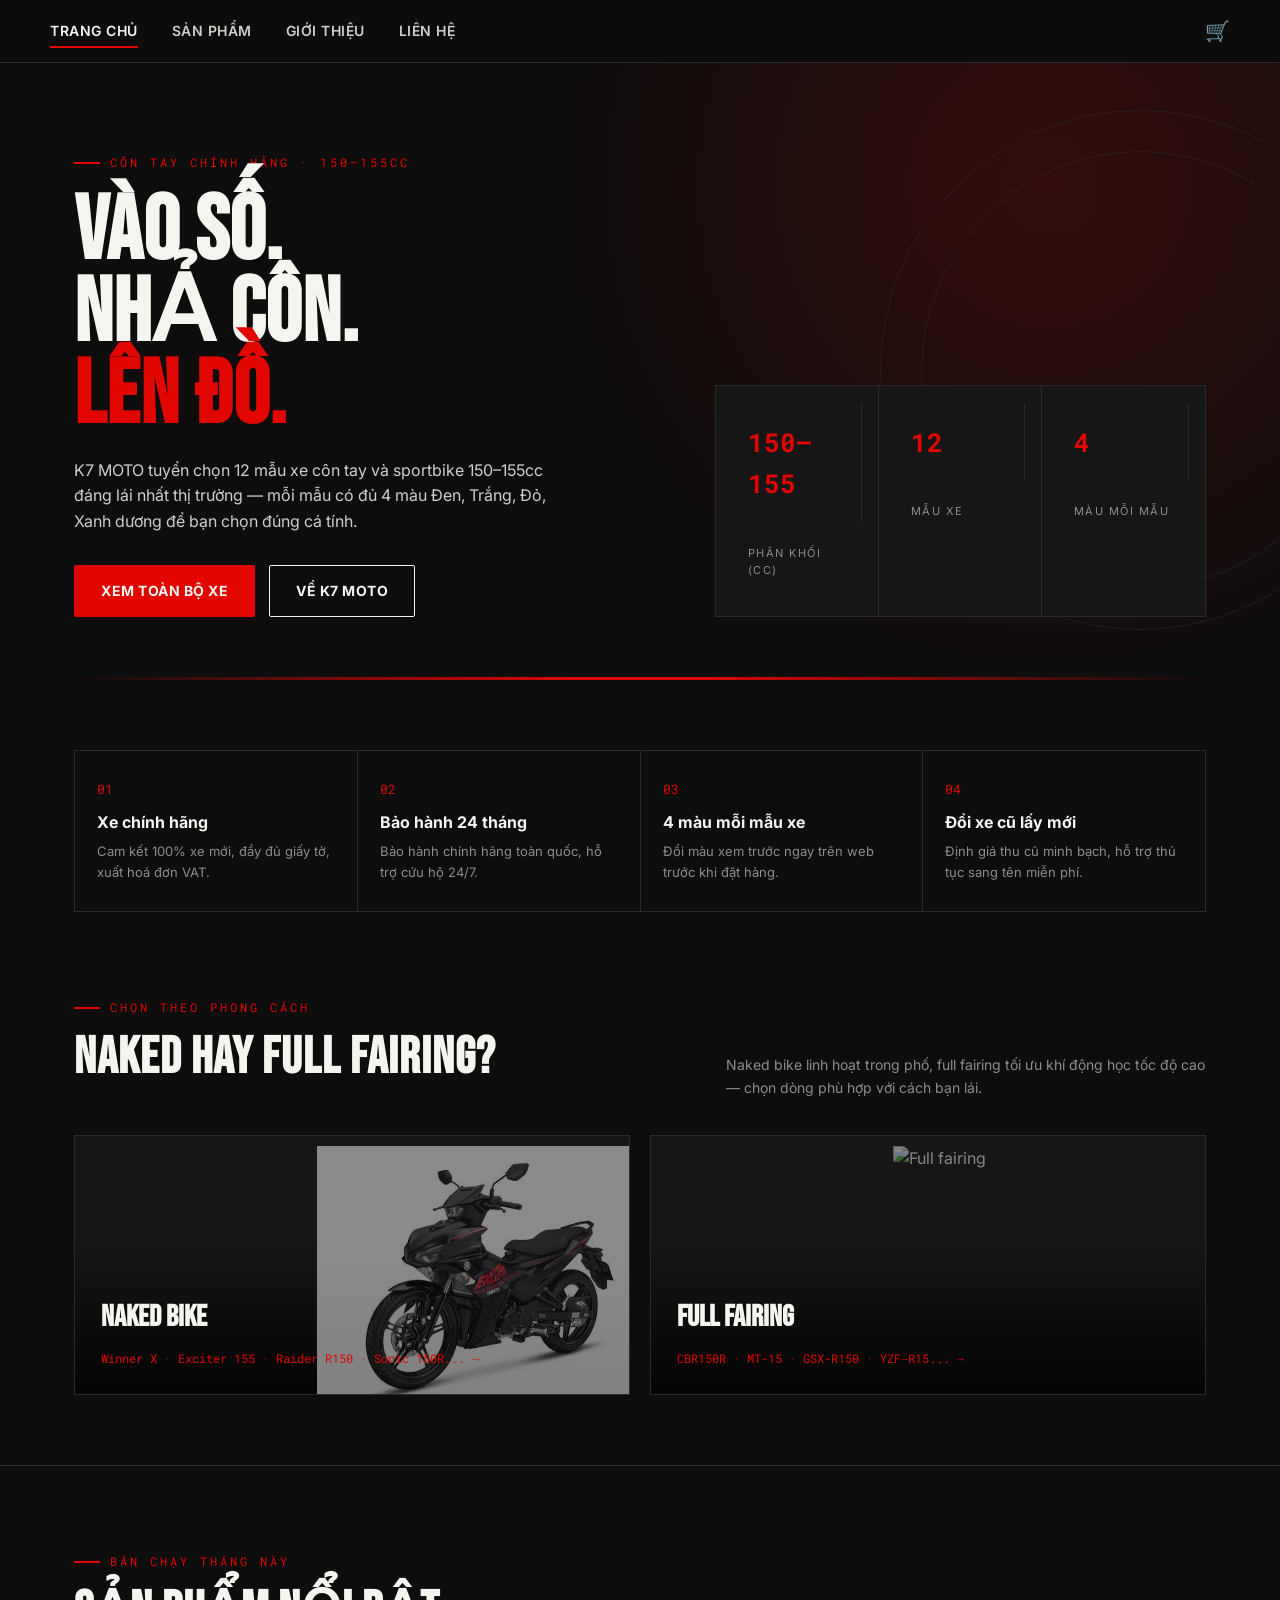
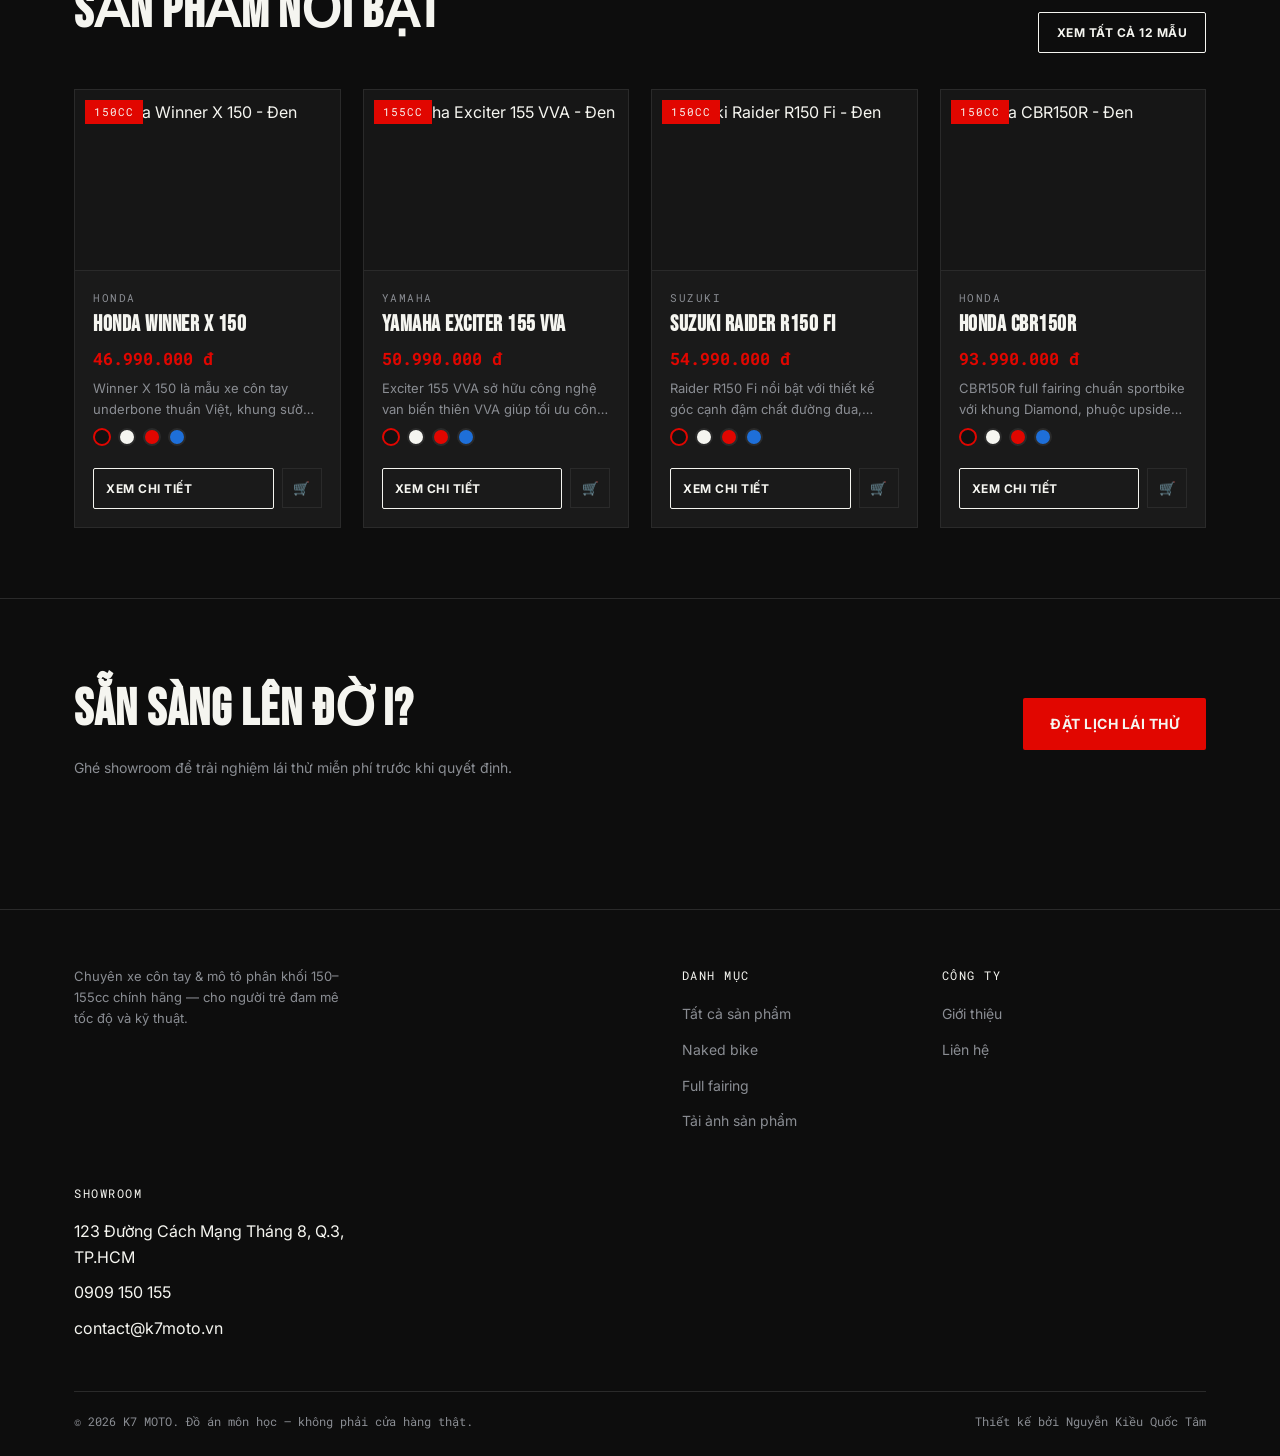
==== commit e42d76b2: "up" ====
--- a/index.html
+++ b/index.html
@@ -5,14 +5,12 @@
   <meta name="viewport" content="width=device-width, initial-scale=1.0">
   <title>K7 MOTO — Xe côn tay & phân khối lớn 150-155cc</title>
   <meta name="description" content="K7 MOTO chuyên xe côn tay và mô tô phân khối 150-155cc, 12 mẫu xe, mỗi xe 4 màu: Đen, Trắng, Đỏ, Xanh dương.">
-  <link rel="icon" href="img/logo.svg" type="image/svg+xml">
   <link rel="stylesheet" href="css/style.css">
 </head>
 <body>
 
   <header class="site-header">
     <div class="wrap nav">
-      <a href="index.html" class="nav-logo"><img src="img/logo.svg" alt="K7 MOTO"></a>
       <nav class="nav-links">
         <a href="index.html" class="active">Trang chủ</a>
         <a href="html/san-pham.html">Sản phẩm</a>
@@ -86,12 +84,12 @@
       </div>
       <div class="cat-grid">
         <a href="html/san-pham.html?loai=naked" class="cat-card">
-          <img src="img/thesis/exciter-155-vva-do.svg" alt="Naked bike">
+          <img src="assets/img/155-den.jpg" alt="Naked bike">
           <h3 class="cat-title">Naked Bike</h3>
           <span class="cat-link">Winner X · Exciter 155 · Raider R150 · Sonic 150R... →</span>
         </a>
         <a href="html/san-pham.html?loai=fullfairing" class="cat-card">
-          <img src="img/thesis/cbr150r-trang.svg" alt="Full fairing">
+         <img src="assets/img/gsxr150-den.jpg" alt="Full fairing">
           <h3 class="cat-title">Full Fairing</h3>
           <span class="cat-link">CBR150R · MT-15 · GSX-R150 · YZF-R15... →</span>
         </a>
@@ -126,7 +124,7 @@
     <div class="wrap">
       <div class="footer-grid">
         <div>
-          <a href="index.html" class="footer-logo"><img src="img/logo.svg" alt="K7 MOTO"></a>
+          <a href="index.html" class="footer-logo">
           <p class="footer-desc">Chuyên xe côn tay & mô tô phân khối 150–155cc chính hãng — cho người trẻ đam mê tốc độ và kỹ thuật.</p>
         </div>
         <div>
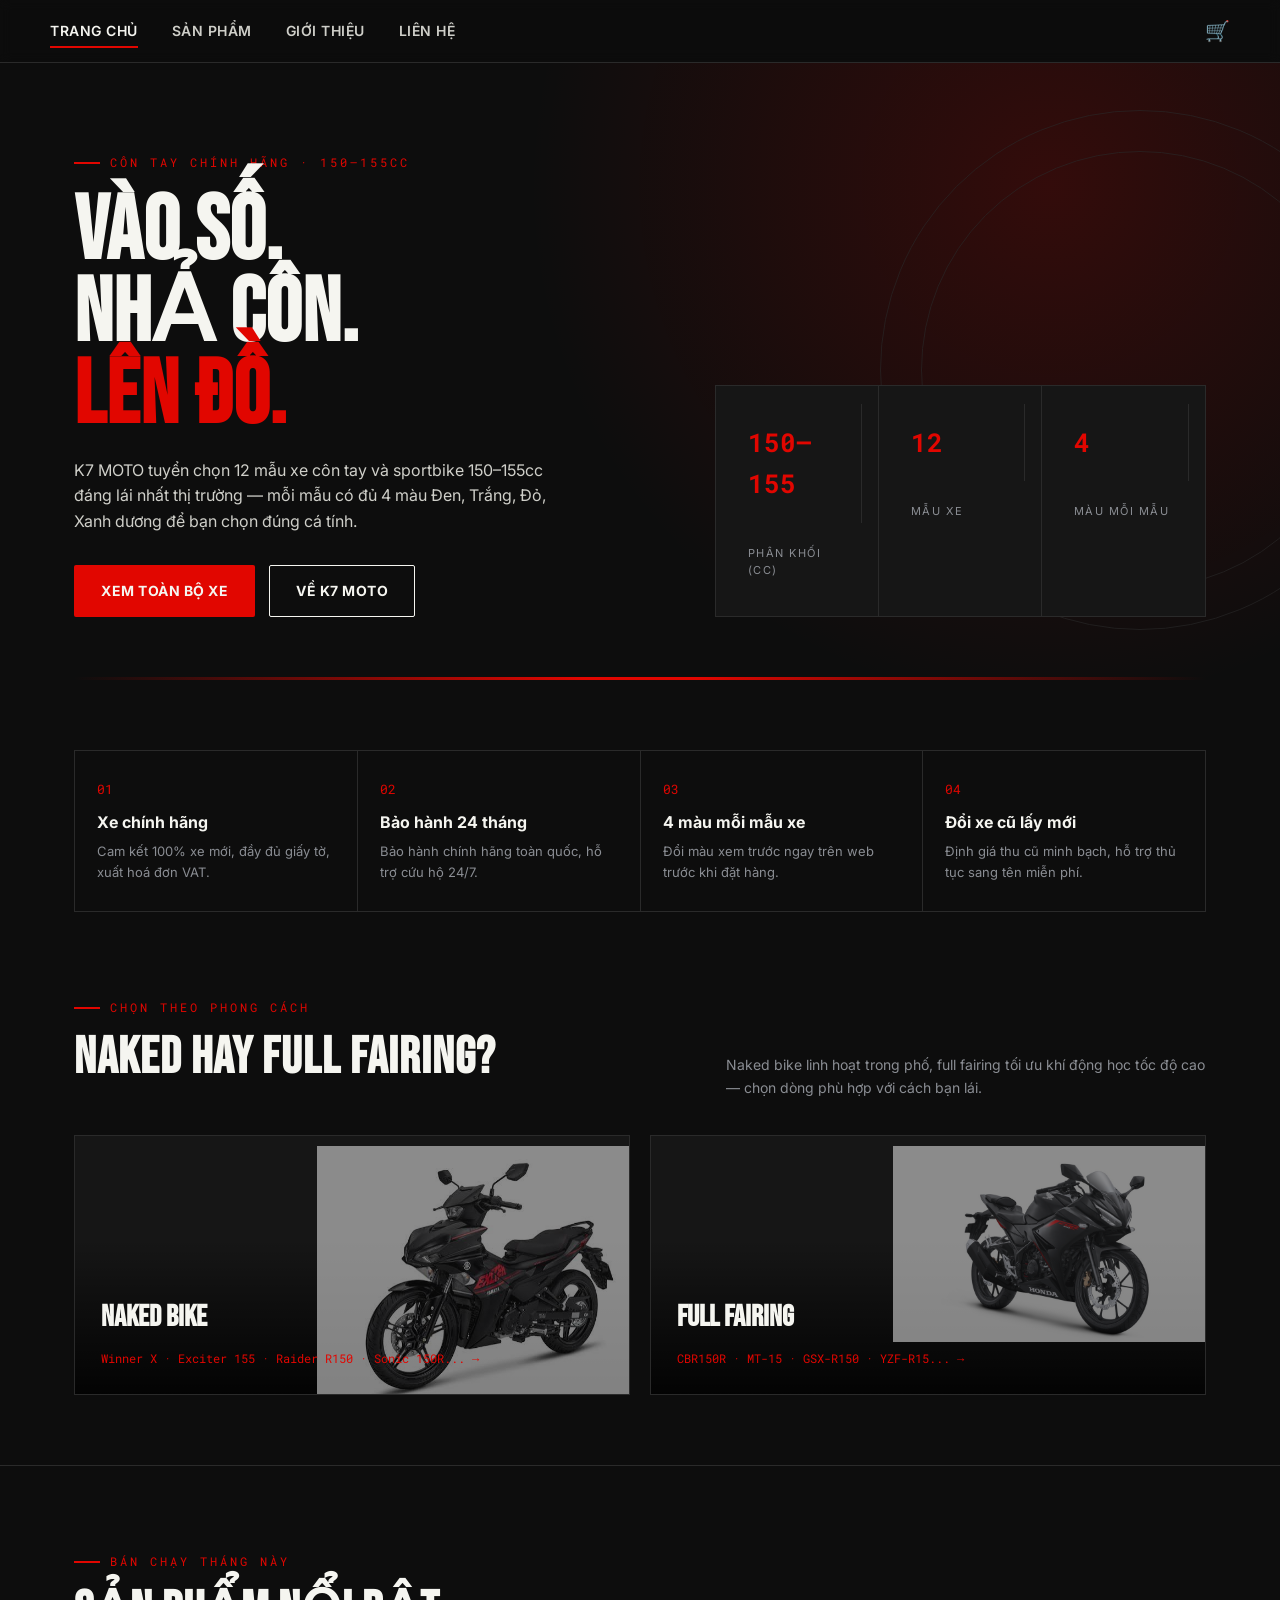
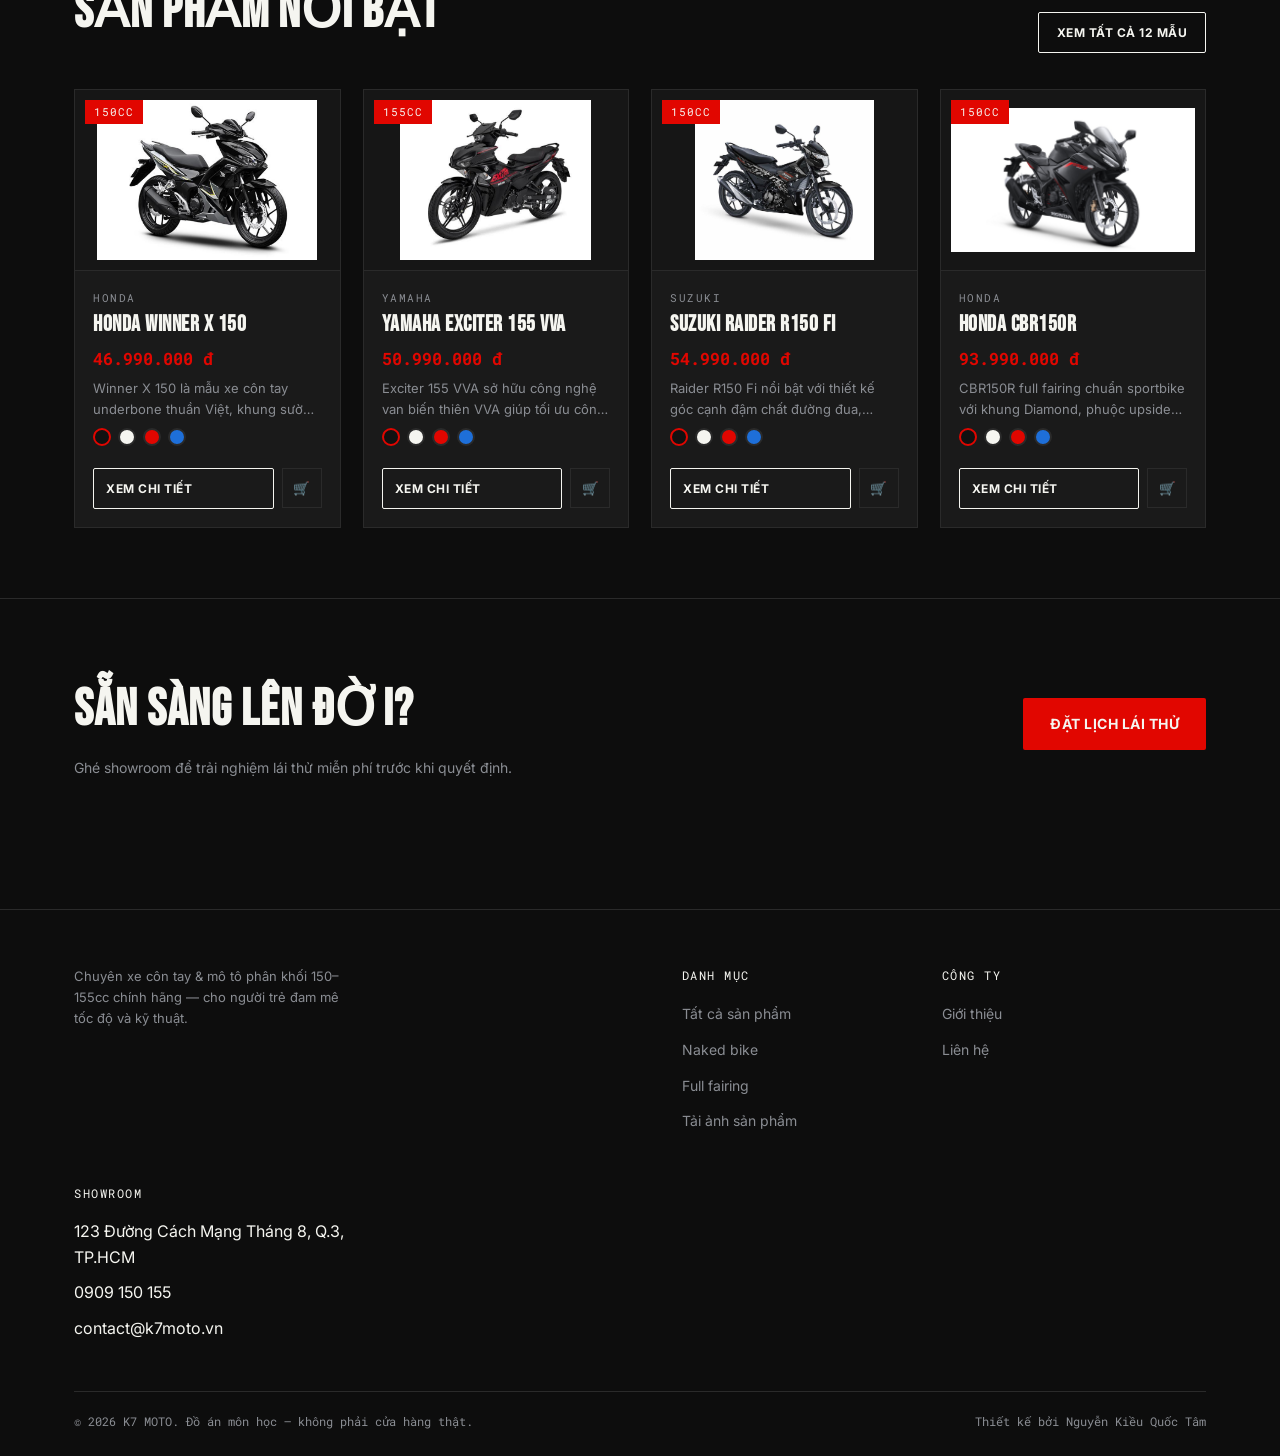
==== commit 87656b5f: "up" ====
--- a/index.html
+++ b/index.html
@@ -84,12 +84,12 @@
       </div>
       <div class="cat-grid">
         <a href="html/san-pham.html?loai=naked" class="cat-card">
-          <img src="assets/img/155-den.jpg" alt="Naked bike">
+          <img src="assets/img/exciter-155-vva-den.jpg" alt="Naked bike">
           <h3 class="cat-title">Naked Bike</h3>
           <span class="cat-link">Winner X · Exciter 155 · Raider R150 · Sonic 150R... →</span>
         </a>
         <a href="html/san-pham.html?loai=fullfairing" class="cat-card">
-         <img src="assets/img/gsxr150-den.jpg" alt="Full fairing">
+         <img src="assets/img/cbr150r-đen.jpg" alt="Full fairing">
           <h3 class="cat-title">Full Fairing</h3>
           <span class="cat-link">CBR150R · MT-15 · GSX-R150 · YZF-R15... →</span>
         </a>
